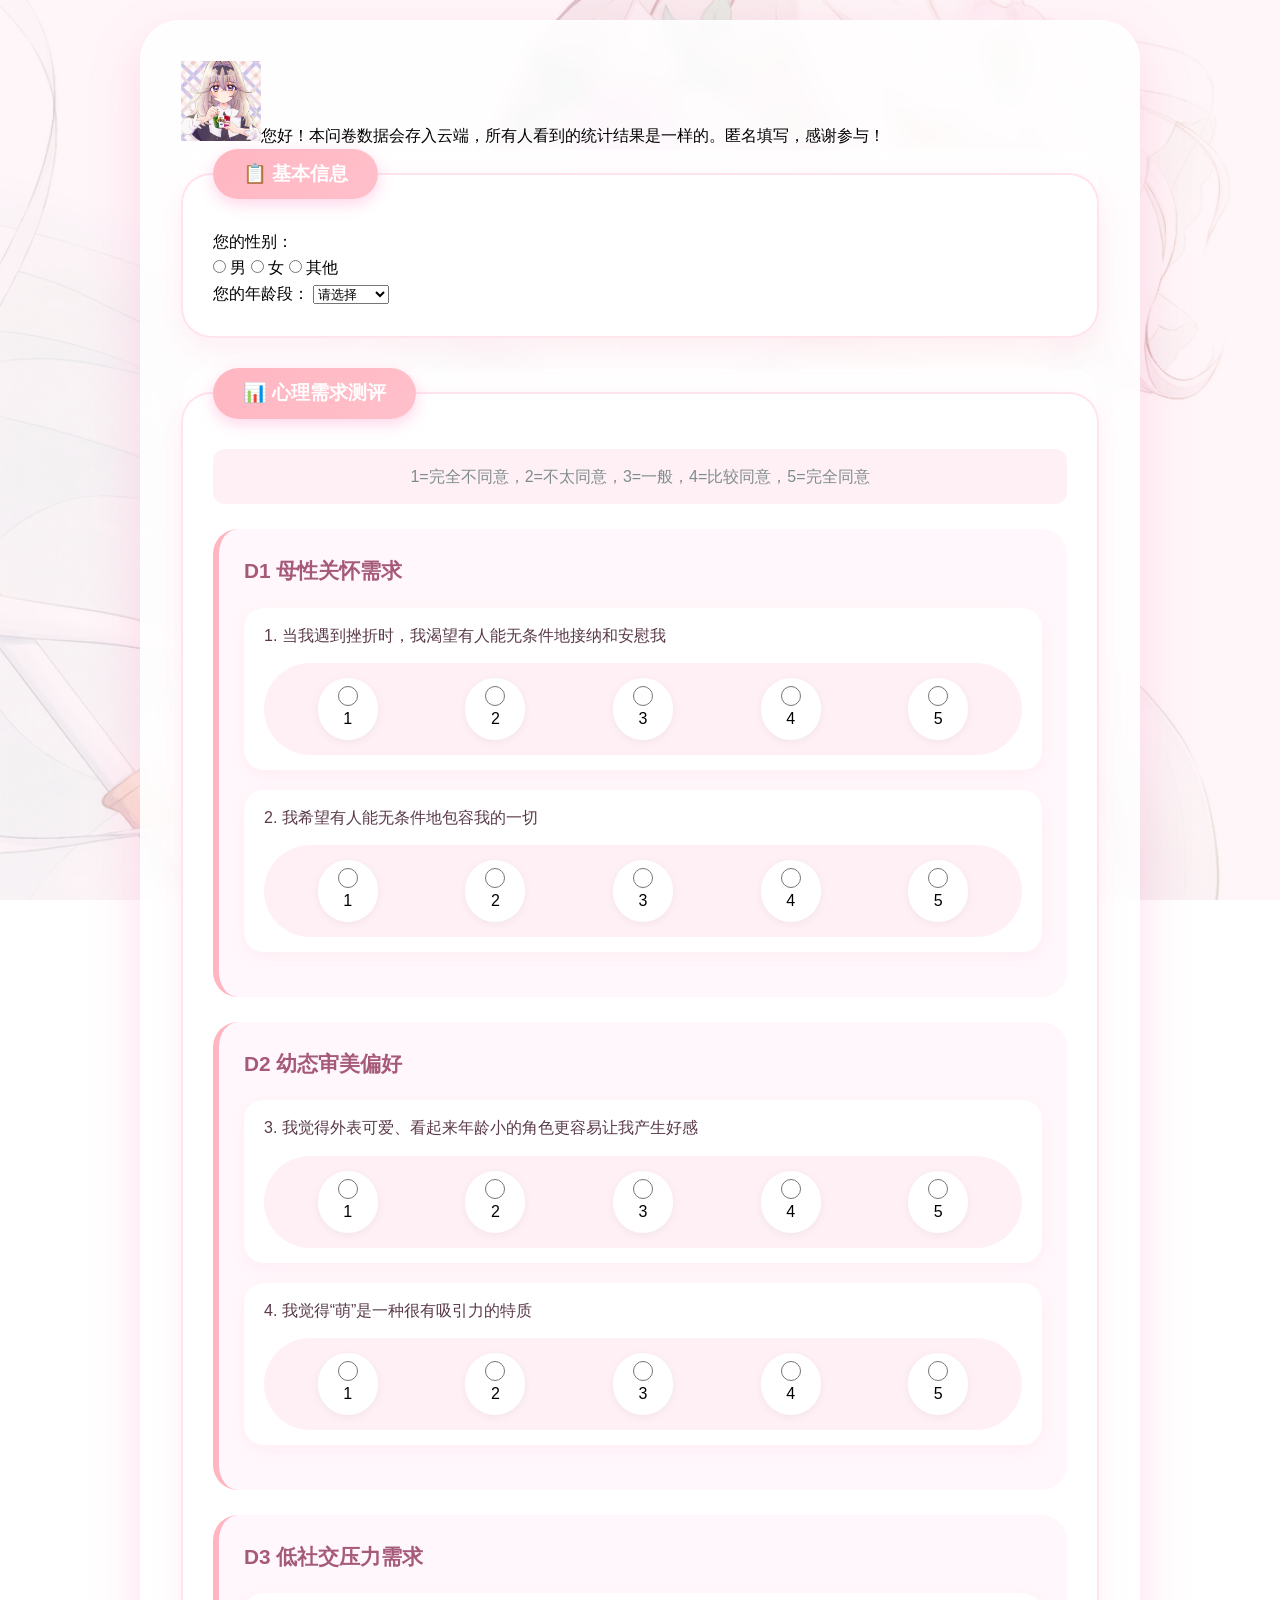
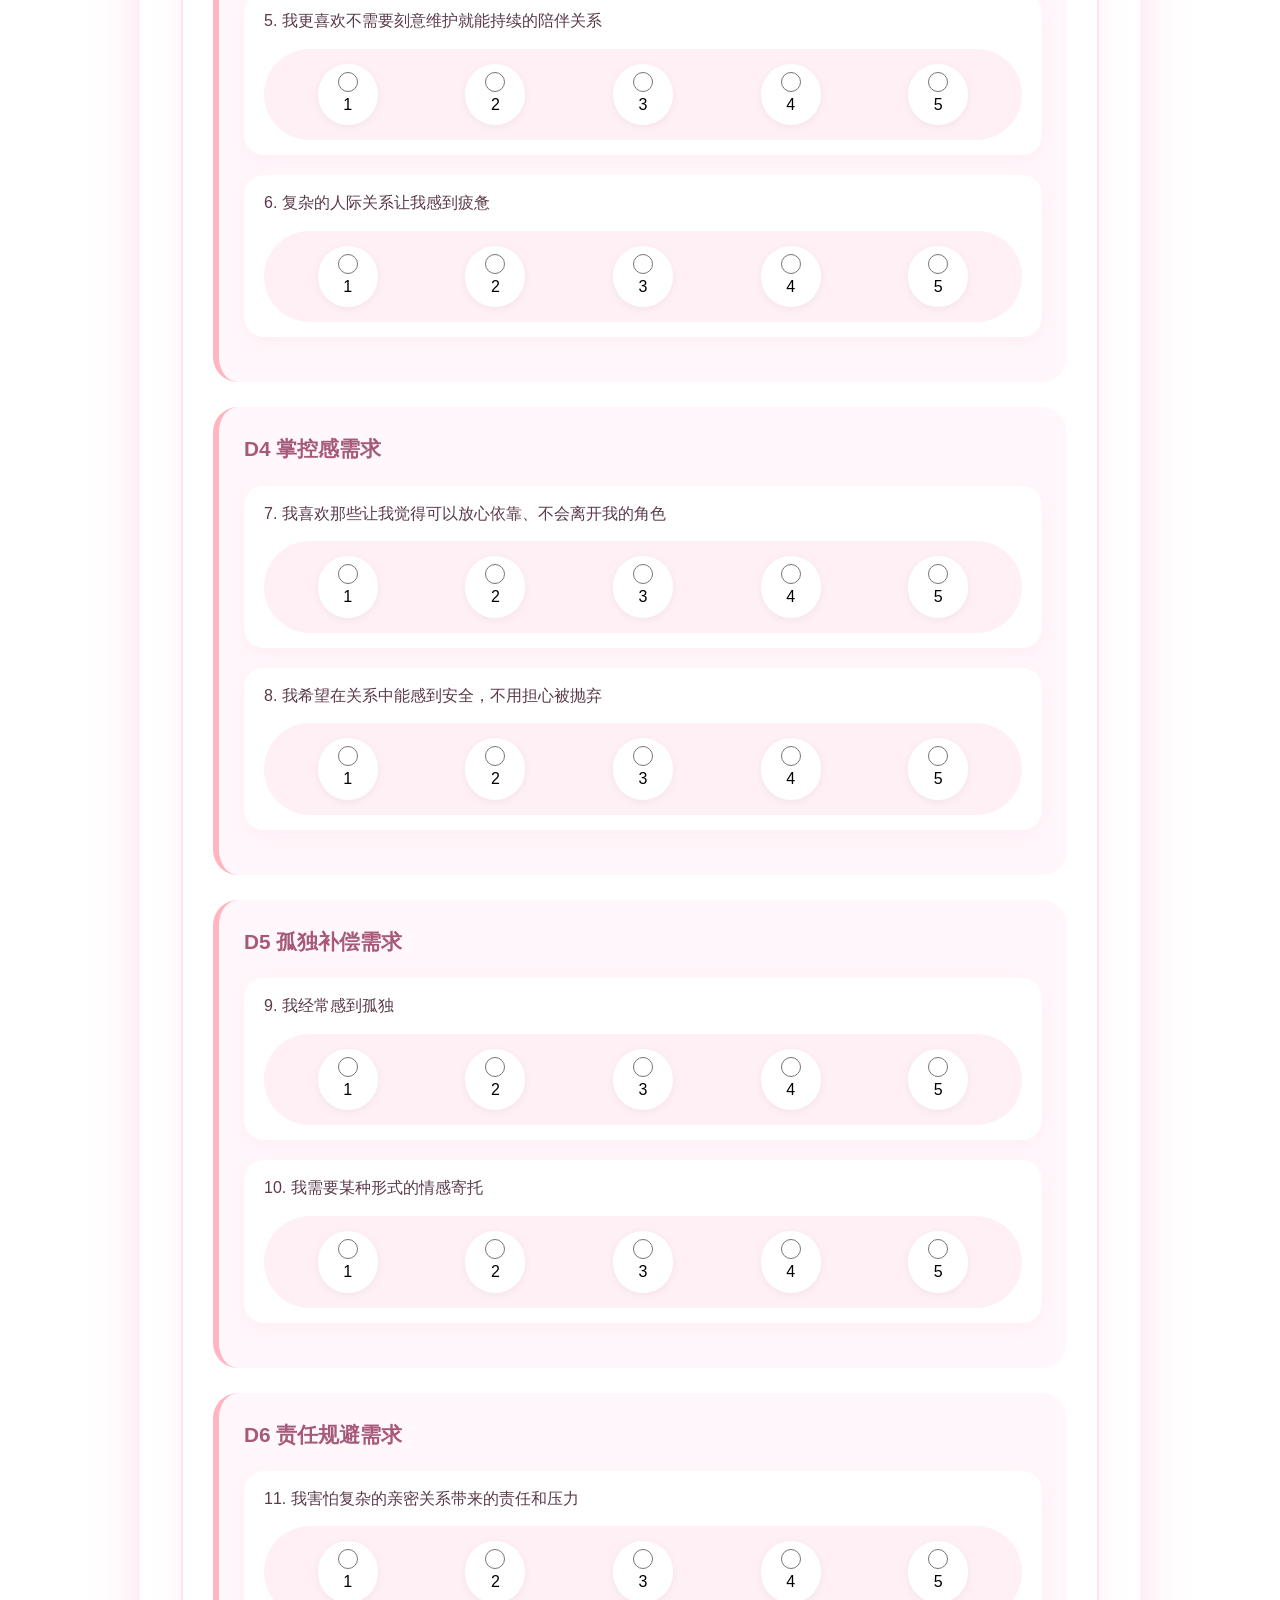
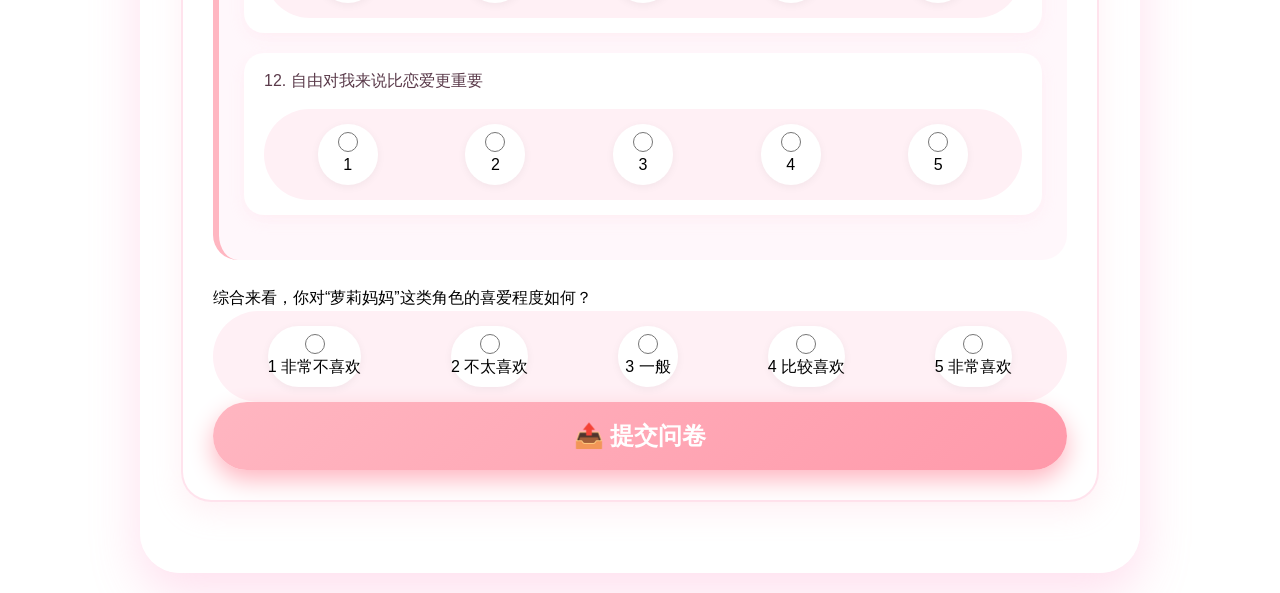
==== index.html @ 63b9e0ff "Add files via upload" ====
<!DOCTYPE html>
<html lang="zh-CN">
<head>
    <meta charset="UTF-8">
    <meta name="viewport" content="width=device-width, initial-scale=1.0">
    <title>二次元审美调查 · 问卷</title>
    <link rel="stylesheet" href="style.css">
</head>
<body>
    <div class="container">
	    <header>
    <!-- 加个小头像装饰 -->
    <img src="images/icon.png" alt="萝莉妈妈" style="width: 80px; height: 80px
            <h1>🎯 二次元审美与心理需求调查</h1>
            <p class="description">您好！本问卷数据会存入云端，所有人看到的统计结果是一样的。匿名填写，感谢参与！</p>
        </header>

        <form id="surveyForm">
            <!-- 基本信息 -->
            <fieldset>
                <legend>📋 基本信息</legend>
                <div class="form-group">
                    <label>您的性别：</label>
                    <div class="radio-group">
                        <label><input type="radio" name="gender" value="male" required> 男</label>
                        <label><input type="radio" name="gender" value="female" required> 女</label>
                        <label><input type="radio" name="gender" value="other" required> 其他</label>
                    </div>
                </div>

                <div class="form-group">
                    <label>您的年龄段：</label>
                    <select name="age" required>
                        <option value="">请选择</option>
                        <option value="under18">18岁以下</option>
                        <option value="18-22">18-22岁</option>
                        <option value="23-28">23-28岁</option>
                        <option value="29-35">29-35岁</option>
                        <option value="over35">35岁以上</option>
                    </select>
                </div>
            </fieldset>

            <!-- 量表题 -->
            <fieldset>
                <legend>📊 心理需求测评</legend>
                <p class="scale-desc">1=完全不同意，2=不太同意，3=一般，4=比较同意，5=完全同意</p>

                <!-- D1 母性关怀 -->
                <div class="dimension">
                    <h3>D1 母性关怀需求</h3>
                    <div class="question">
                        <p>1. 当我遇到挫折时，我渴望有人能无条件地接纳和安慰我</p>
                        <div class="scale">
                            <label><input type="radio" name="q1" value="1" required> 1</label>
                            <label><input type="radio" name="q1" value="2"> 2</label>
                            <label><input type="radio" name="q1" value="3"> 3</label>
                            <label><input type="radio" name="q1" value="4"> 4</label>
                            <label><input type="radio" name="q1" value="5"> 5</label>
                        </div>
                    </div>
                    <div class="question">
                        <p>2. 我希望有人能无条件地包容我的一切</p>
                        <div class="scale">
                            <label><input type="radio" name="q2" value="1" required> 1</label>
                            <label><input type="radio" name="q2" value="2"> 2</label>
                            <label><input type="radio" name="q2" value="3"> 3</label>
                            <label><input type="radio" name="q2" value="4"> 4</label>
                            <label><input type="radio" name="q2" value="5"> 5</label>
                        </div>
                    </div>
                </div>

                <!-- D2 幼态审美 -->
                <div class="dimension">
                    <h3>D2 幼态审美偏好</h3>
                    <div class="question">
                        <p>3. 我觉得外表可爱、看起来年龄小的角色更容易让我产生好感</p>
                        <div class="scale">
                            <label><input type="radio" name="q3" value="1" required> 1</label>
                            <label><input type="radio" name="q3" value="2"> 2</label>
                            <label><input type="radio" name="q3" value="3"> 3</label>
                            <label><input type="radio" name="q3" value="4"> 4</label>
                            <label><input type="radio" name="q3" value="5"> 5</label>
                        </div>
                    </div>
                    <div class="question">
                        <p>4. 我觉得“萌”是一种很有吸引力的特质</p>
                        <div class="scale">
                            <label><input type="radio" name="q4" value="1" required> 1</label>
                            <label><input type="radio" name="q4" value="2"> 2</label>
                            <label><input type="radio" name="q4" value="3"> 3</label>
                            <label><input type="radio" name="q4" value="4"> 4</label>
                            <label><input type="radio" name="q4" value="5"> 5</label>
                        </div>
                    </div>
                </div>

                <!-- D3 低社交压力 -->
                <div class="dimension">
                    <h3>D3 低社交压力需求</h3>
                    <div class="question">
                        <p>5. 我更喜欢不需要刻意维护就能持续的陪伴关系</p>
                        <div class="scale">
                            <label><input type="radio" name="q5" value="1" required> 1</label>
                            <label><input type="radio" name="q5" value="2"> 2</label>
                            <label><input type="radio" name="q5" value="3"> 3</label>
                            <label><input type="radio" name="q5" value="4"> 4</label>
                            <label><input type="radio" name="q5" value="5"> 5</label>
                        </div>
                    </div>
                    <div class="question">
                        <p>6. 复杂的人际关系让我感到疲惫</p>
                        <div class="scale">
                            <label><input type="radio" name="q6" value="1" required> 1</label>
                            <label><input type="radio" name="q6" value="2"> 2</label>
                            <label><input type="radio" name="q6" value="3"> 3</label>
                            <label><input type="radio" name="q6" value="4"> 4</label>
                            <label><input type="radio" name="q6" value="5"> 5</label>
                        </div>
                    </div>
                </div>

                <!-- D4 掌控感 -->
                <div class="dimension">
                    <h3>D4 掌控感需求</h3>
                    <div class="question">
                        <p>7. 我喜欢那些让我觉得可以放心依靠、不会离开我的角色</p>
                        <div class="scale">
                            <label><input type="radio" name="q7" value="1" required> 1</label>
                            <label><input type="radio" name="q7" value="2"> 2</label>
                            <label><input type="radio" name="q7" value="3"> 3</label>
                            <label><input type="radio" name="q7" value="4"> 4</label>
                            <label><input type="radio" name="q7" value="5"> 5</label>
                        </div>
                    </div>
                    <div class="question">
                        <p>8. 我希望在关系中能感到安全，不用担心被抛弃</p>
                        <div class="scale">
                            <label><input type="radio" name="q8" value="1" required> 1</label>
                            <label><input type="radio" name="q8" value="2"> 2</label>
                            <label><input type="radio" name="q8" value="3"> 3</label>
                            <label><input type="radio" name="q8" value="4"> 4</label>
                            <label><input type="radio" name="q8" value="5"> 5</label>
                        </div>
                    </div>
                </div>

                <!-- D5 孤独补偿 -->
                <div class="dimension">
                    <h3>D5 孤独补偿需求</h3>
                    <div class="question">
                        <p>9. 我经常感到孤独</p>
                        <div class="scale">
                            <label><input type="radio" name="q9" value="1" required> 1</label>
                            <label><input type="radio" name="q9" value="2"> 2</label>
                            <label><input type="radio" name="q9" value="3"> 3</label>
                            <label><input type="radio" name="q9" value="4"> 4</label>
                            <label><input type="radio" name="q9" value="5"> 5</label>
                        </div>
                    </div>
                    <div class="question">
                        <p>10. 我需要某种形式的情感寄托</p>
                        <div class="scale">
                            <label><input type="radio" name="q10" value="1" required> 1</label>
                            <label><input type="radio" name="q10" value="2"> 2</label>
                            <label><input type="radio" name="q10" value="3"> 3</label>
                            <label><input type="radio" name="q10" value="4"> 4</label>
                            <label><input type="radio" name="q10" value="5"> 5</label>
                        </div>
                    </div>
                </div>

                <!-- D6 责任规避 -->
                <div class="dimension">
                    <h3>D6 责任规避需求</h3>
                    <div class="question">
                        <p>11. 我害怕复杂的亲密关系带来的责任和压力</p>
                        <div class="scale">
                            <label><input type="radio" name="q11" value="1" required> 1</label>
                            <label><input type="radio" name="q11" value="2"> 2</label>
                            <label><input type="radio" name="q11" value="3"> 3</label>
                            <label><input type="radio" name="q11" value="4"> 4</label>
                            <label><input type="radio" name="q11" value="5"> 5</label>
                        </div>
                    </div>
                    <div class="question">
                        <p>12. 自由对我来说比恋爱更重要</p>
                        <div class="scale">
                            <label><input type="radio" name="q12" value="1" required> 1</label>
                            <label><input type="radio" name="q12" value="2"> 2</label>
                            <label><input type="radio" name="q12" value="3"> 3</label>
                            <label><input type="radio" name="q12" value="4"> 4</label>
                            <label><input type="radio" name="q12" value="5"> 5</label>
                        </div>
                    </div>
                </div>

                <!-- 整体喜爱度 -->
                <div class="form-group">
                    <label>综合来看，你对“萝莉妈妈”这类角色的喜爱程度如何？</label>
                    <div class="scale">
                        <label><input type="radio" name="overall" value="1" required> 1 非常不喜欢</label>
                        <label><input type="radio" name="overall" value="2"> 2 不太喜欢</label>
                        <label><input type="radio" name="overall" value="3"> 3 一般</label>
                        <label><input type="radio" name="overall" value="4"> 4 比较喜欢</label>
                        <label><input type="radio" name="overall" value="5"> 5 非常喜欢</label>
                    </div>
                </div>

                <button type="submit" class="submit-btn">📤 提交问卷</button>
            </fieldset>
        </form>
    </div>

    <script src="script.js"></script>
</body>
</html>
---- style.css ----
/* ===== 美化版 style.css ===== */
* {
    margin: 0;
    padding: 0;
    box-sizing: border-box;
}

body {
    font-family: 'Microsoft YaHei', sans-serif;
    min-height: 100vh;
    padding: 20px;
    line-height: 1.6;
    /* 背景图设置 */
    background-image: url('images/bg.jpg');
    background-size: cover;
    background-position: center;
    background-attachment: fixed;
    position: relative;
}

/* 半透明遮罩层 */
body::before {
    content: '';
    position: fixed;
    top: 0;
    left: 0;
    right: 0;
    bottom: 0;
    background: rgba(255, 240, 245, 0.6);
    z-index: -1;
}

.container {
    max-width: 1000px;
    margin: 0 auto;
    background: rgba(255, 255, 255, 0.85);
    backdrop-filter: blur(10px);
    border-radius: 40px;
    box-shadow: 0 20px 50px rgba(255, 150, 200, 0.3);
    padding: 40px;
    border: 1px solid rgba(255, 255, 255, 0.5);
}

/* 标题动画 */
@keyframes titleGlow {
    0% { background-position: 0% 50%; }
    50% { background-position: 100% 50%; }
    100% { background-position: 0% 50%; }
}

h1 {
    font-size: 2.5em;
    margin-bottom: 10px;
    background: linear-gradient(135deg, #ff9a9e, #fad0c4, #fad0c4, #ff9a9e);
    background-size: 300% 300%;
    -webkit-background-clip: text;
    -webkit-text-fill-color: transparent;
    animation: titleGlow 6s ease infinite;
}

.description {
    color: #a65a7a;
    font-size: 1.1em;
}

/* 卡片区域 */
fieldset {
    border: 2px solid rgba(255, 200, 220, 0.5);
    border-radius: 30px;
    padding: 30px;
    margin-bottom: 30px;
    background: rgba(255, 255, 255, 0.7);
    backdrop-filter: blur(5px);
    box-shadow: 0 10px 30px rgba(255, 180, 200, 0.2);
    transition: transform 0.3s, box-shadow 0.3s;
}

fieldset:hover {
    transform: translateY(-5px);
    box-shadow: 0 20px 40px rgba(255, 150, 200, 0.3);
    border-color: #ffb6c1;
}

legend {
    background: linear-gradient(135deg, #ffb6c1, #ffc0cb);
    color: white;
    padding: 10px 30px;
    border-radius: 50px;
    font-weight: bold;
    font-size: 1.2em;
    box-shadow: 0 5px 15px rgba(255, 150, 200, 0.4);
}

/* 维度卡片 */
.dimension {
    background: rgba(255, 245, 250, 0.8);
    padding: 25px;
    border-radius: 25px;
    margin-bottom: 25px;
    border-left: 6px solid #ffb6c1;
    transition: all 0.3s;
}

.dimension:hover {
    background: rgba(255, 230, 240, 0.9);
    border-left-width: 10px;
}

.dimension h3 {
    color: #a65a7a;
    margin-bottom: 20px;
    font-size: 1.3em;
}

/* 题目卡片 */
.question {
    margin-bottom: 20px;
    padding: 15px 20px;
    background: white;
    border-radius: 20px;
    box-shadow: 0 5px 15px rgba(255, 200, 220, 0.2);
    transition: all 0.2s;
}

.question:hover {
    transform: scale(1.02);
    box-shadow: 0 8px 25px rgba(255, 150, 200, 0.3);
}

.question p {
    color: #5a3a4a;
    font-weight: 500;
    margin-bottom: 15px;
}

/* 选项按钮 */
.scale {
    display: flex;
    gap: 10px;
    justify-content: space-around;
    flex-wrap: wrap;
    background: #fff0f5;
    padding: 15px;
    border-radius: 60px;
}

.scale label {
    display: flex;
    flex-direction: column;
    align-items: center;
    cursor: pointer;
    min-width: 60px;
    padding: 8px 0;
    border-radius: 40px;
    background: white;
    box-shadow: 0 2px 8px rgba(0,0,0,0.05);
    transition: all 0.2s;
}

.scale label:hover {
    transform: translateY(-5px);
    background: #ffe4ec;
    box-shadow: 0 8px 15px #ffb6c1;
}

.scale input[type="radio"] {
    width: 20px;
    height: 20px;
    accent-color: #ff99aa;
}

.scale-desc {
    text-align: center;
    color: #7f8c8d;
    margin-bottom: 25px;
    background: #fff0f5;
    padding: 15px;
    border-radius: 12px;
}

/* 提交按钮 */
.submit-btn {
    width: 100%;
    padding: 18px;
    background: linear-gradient(135deg, #ffb6c1, #ff99aa);
    color: white;
    border: none;
    border-radius: 60px;
    font-size: 1.5em;
    font-weight: bold;
    cursor: pointer;
    transition: all 0.3s;
    box-shadow: 0 10px 25px #ffb6c1;
}

.submit-btn:hover {
    transform: scale(1.05) translateY(-3px);
    box-shadow: 0 20px 35px #ff99aa;
}

.submit-btn:active {
    transform: scale(0.95);
}

/* 结果页卡片 */
.stats-container {
    background: white;
    border-radius: 15px;
    padding: 25px;
    margin-bottom: 30px;
}

.loading-spinner {
    border: 6px solid #ffe4ec;
    border-top: 6px solid #ff99aa;
    border-radius: 50%;
    width: 60px;
    height: 60px;
    animation: spin 1s linear infinite;
}

@keyframes spin {
    0% { transform: rotate(0deg); }
    100% { transform: rotate(360deg); }
}

/* 响应式 */
@media (max-width: 768px) {
    .container { padding: 20px; }
    h1 { font-size: 1.8em; }
    .scale label { min-width: 45px; }
}
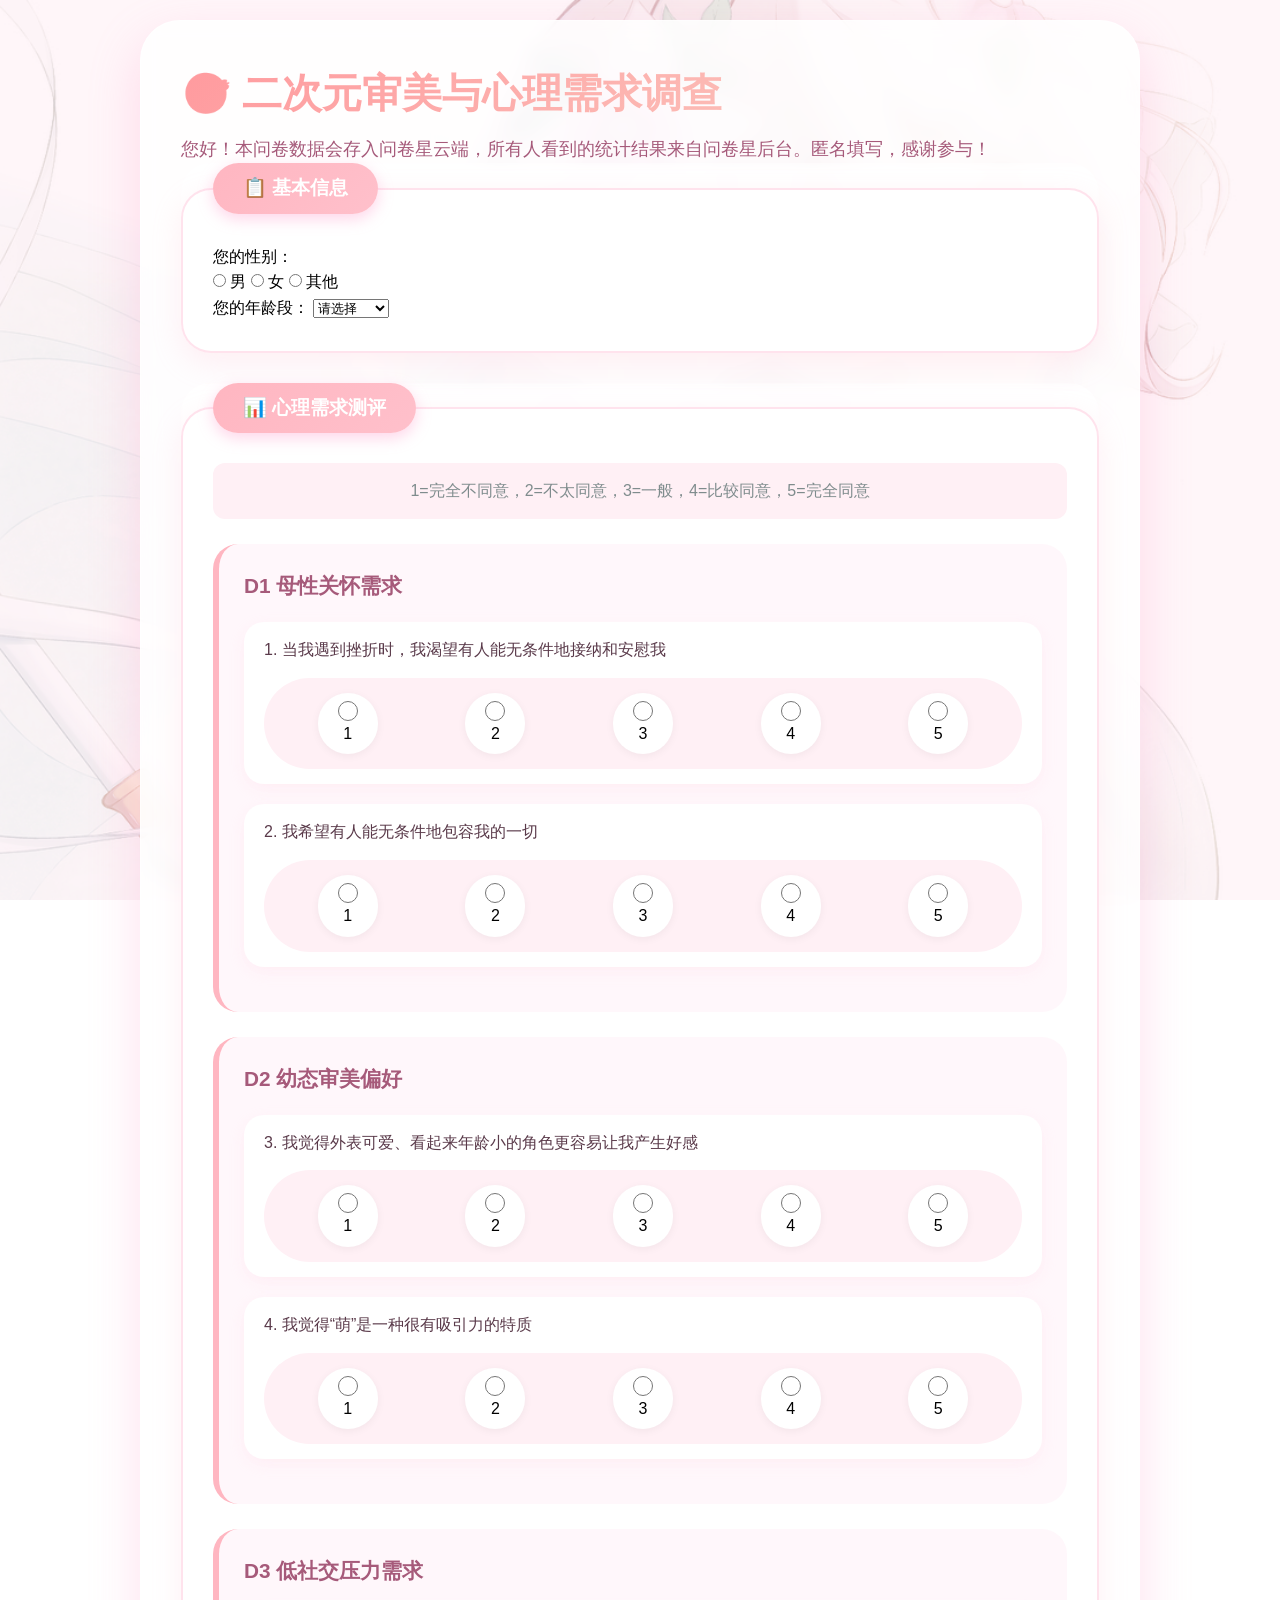
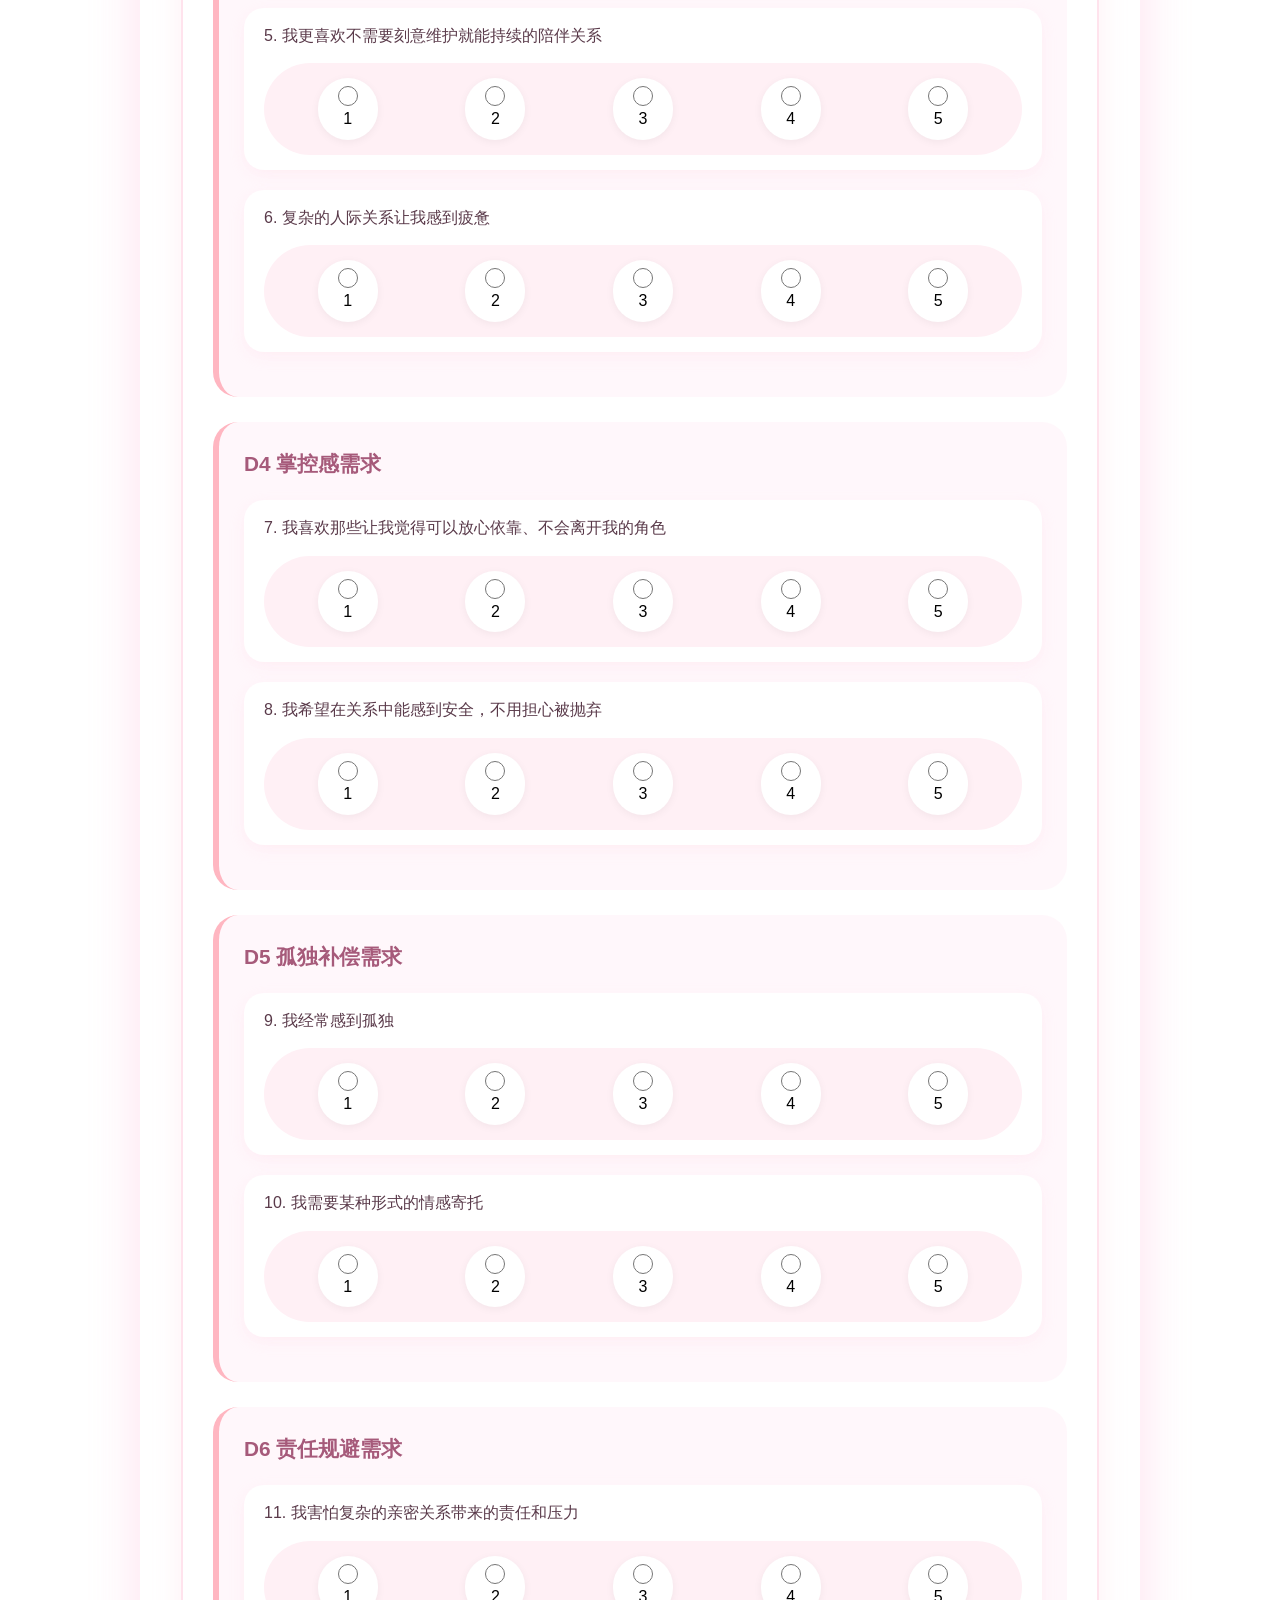
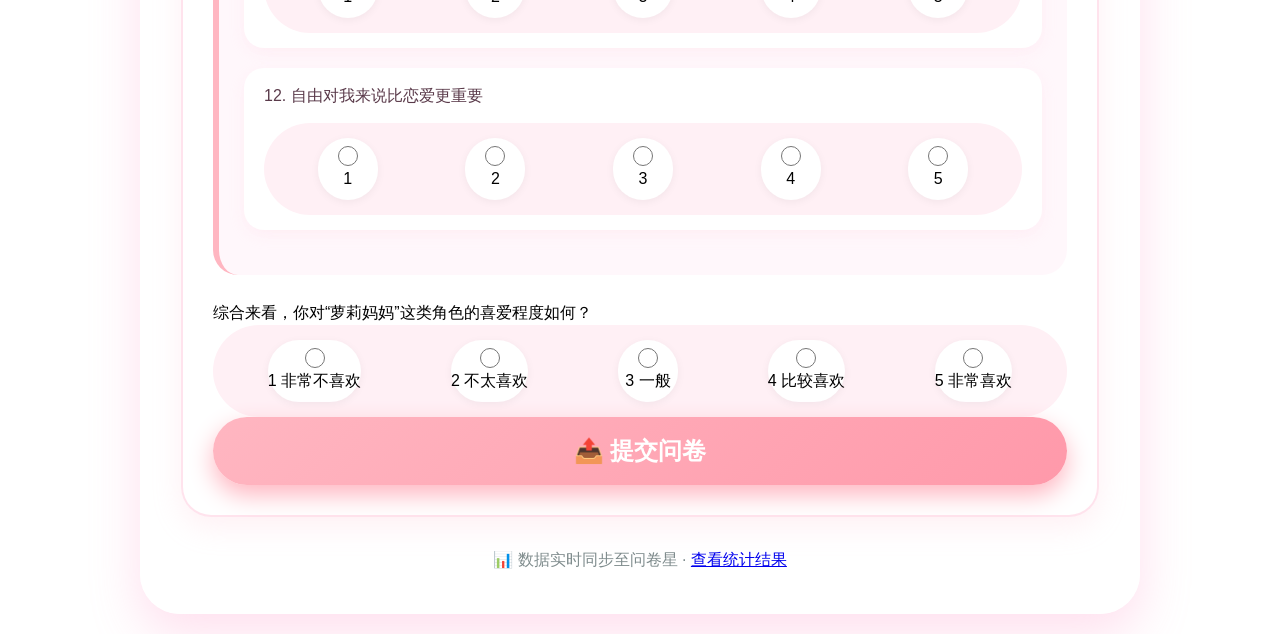
==== commit 6267f0fd: "update to wjx version" ====
--- a/index.html
+++ b/index.html
@@ -8,11 +8,9 @@
 </head>
 <body>
     <div class="container">
-	    <header>
-    <!-- 加个小头像装饰 -->
-    <img src="images/icon.png" alt="萝莉妈妈" style="width: 80px; height: 80px
+        <header>
             <h1>🎯 二次元审美与心理需求调查</h1>
-            <p class="description">您好！本问卷数据会存入云端，所有人看到的统计结果是一样的。匿名填写，感谢参与！</p>
+            <p class="description">您好！本问卷数据会存入问卷星云端，所有人看到的统计结果来自问卷星后台。匿名填写，感谢参与！</p>
         </header>
 
         <form id="surveyForm">
@@ -32,11 +30,11 @@
                     <label>您的年龄段：</label>
                     <select name="age" required>
                         <option value="">请选择</option>
-                        <option value="under18">18岁以下</option>
+                        <option value="18岁以下">18岁以下</option>
                         <option value="18-22">18-22岁</option>
                         <option value="23-28">23-28岁</option>
                         <option value="29-35">29-35岁</option>
-                        <option value="over35">35岁以上</option>
+                        <option value="35岁以上">35岁以上</option>
                     </select>
                 </div>
             </fieldset>
@@ -211,6 +209,10 @@
                 <button type="submit" class="submit-btn">📤 提交问卷</button>
             </fieldset>
         </form>
+
+        <div style="text-align: center; margin-top: 20px; color: #7f8c8d;">
+            📊 数据实时同步至问卷星 · <a href="result.html" target="_blank">查看统计结果</a>
+        </div>
     </div>
 
     <script src="script.js"></script>
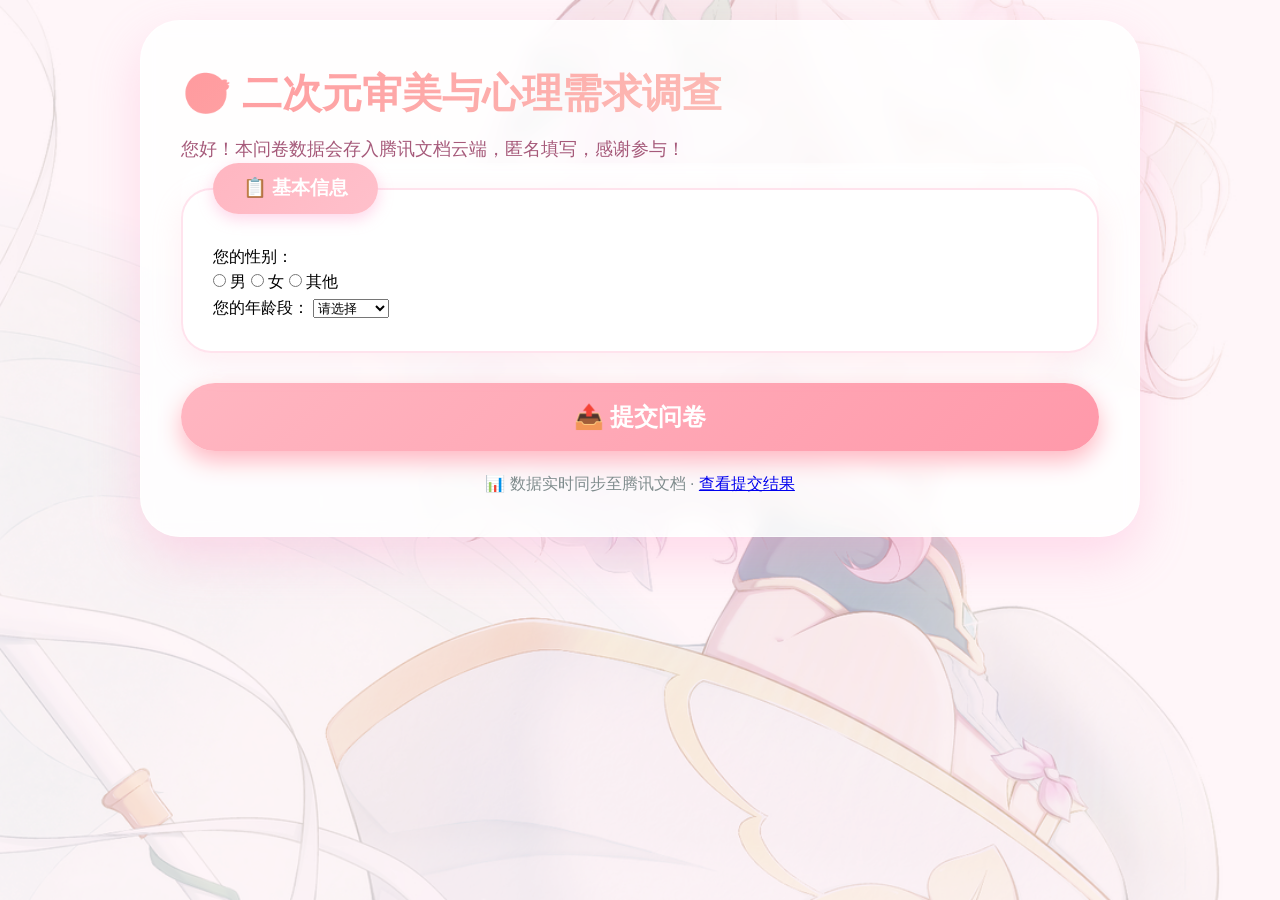
==== commit e83da773: "腾讯文档极简版" ====
--- a/index.html
+++ b/index.html
@@ -10,7 +10,7 @@
     <div class="container">
         <header>
             <h1>🎯 二次元审美与心理需求调查</h1>
-            <p class="description">您好！本问卷数据会存入问卷星云端，所有人看到的统计结果来自问卷星后台。匿名填写，感谢参与！</p>
+            <p class="description">您好！本问卷数据会存入腾讯文档云端，匿名填写，感谢参与！</p>
         </header>
 
         <form id="surveyForm">
@@ -39,179 +39,14 @@
                 </div>
             </fieldset>
 
-            <!-- 量表题 -->
-            <fieldset>
-                <legend>📊 心理需求测评</legend>
-                <p class="scale-desc">1=完全不同意，2=不太同意，3=一般，4=比较同意，5=完全同意</p>
+            <!-- 量表题（只保留题目，省略具体代码以节省空间，但你要保留你原来的全部15道题） -->
+            <!-- ... 你的15道题保持不变 ... -->
 
-                <!-- D1 母性关怀 -->
-                <div class="dimension">
-                    <h3>D1 母性关怀需求</h3>
-                    <div class="question">
-                        <p>1. 当我遇到挫折时，我渴望有人能无条件地接纳和安慰我</p>
-                        <div class="scale">
-                            <label><input type="radio" name="q1" value="1" required> 1</label>
-                            <label><input type="radio" name="q1" value="2"> 2</label>
-                            <label><input type="radio" name="q1" value="3"> 3</label>
-                            <label><input type="radio" name="q1" value="4"> 4</label>
-                            <label><input type="radio" name="q1" value="5"> 5</label>
-                        </div>
-                    </div>
-                    <div class="question">
-                        <p>2. 我希望有人能无条件地包容我的一切</p>
-                        <div class="scale">
-                            <label><input type="radio" name="q2" value="1" required> 1</label>
-                            <label><input type="radio" name="q2" value="2"> 2</label>
-                            <label><input type="radio" name="q2" value="3"> 3</label>
-                            <label><input type="radio" name="q2" value="4"> 4</label>
-                            <label><input type="radio" name="q2" value="5"> 5</label>
-                        </div>
-                    </div>
-                </div>
-
-                <!-- D2 幼态审美 -->
-                <div class="dimension">
-                    <h3>D2 幼态审美偏好</h3>
-                    <div class="question">
-                        <p>3. 我觉得外表可爱、看起来年龄小的角色更容易让我产生好感</p>
-                        <div class="scale">
-                            <label><input type="radio" name="q3" value="1" required> 1</label>
-                            <label><input type="radio" name="q3" value="2"> 2</label>
-                            <label><input type="radio" name="q3" value="3"> 3</label>
-                            <label><input type="radio" name="q3" value="4"> 4</label>
-                            <label><input type="radio" name="q3" value="5"> 5</label>
-                        </div>
-                    </div>
-                    <div class="question">
-                        <p>4. 我觉得“萌”是一种很有吸引力的特质</p>
-                        <div class="scale">
-                            <label><input type="radio" name="q4" value="1" required> 1</label>
-                            <label><input type="radio" name="q4" value="2"> 2</label>
-                            <label><input type="radio" name="q4" value="3"> 3</label>
-                            <label><input type="radio" name="q4" value="4"> 4</label>
-                            <label><input type="radio" name="q4" value="5"> 5</label>
-                        </div>
-                    </div>
-                </div>
-
-                <!-- D3 低社交压力 -->
-                <div class="dimension">
-                    <h3>D3 低社交压力需求</h3>
-                    <div class="question">
-                        <p>5. 我更喜欢不需要刻意维护就能持续的陪伴关系</p>
-                        <div class="scale">
-                            <label><input type="radio" name="q5" value="1" required> 1</label>
-                            <label><input type="radio" name="q5" value="2"> 2</label>
-                            <label><input type="radio" name="q5" value="3"> 3</label>
-                            <label><input type="radio" name="q5" value="4"> 4</label>
-                            <label><input type="radio" name="q5" value="5"> 5</label>
-                        </div>
-                    </div>
-                    <div class="question">
-                        <p>6. 复杂的人际关系让我感到疲惫</p>
-                        <div class="scale">
-                            <label><input type="radio" name="q6" value="1" required> 1</label>
-                            <label><input type="radio" name="q6" value="2"> 2</label>
-                            <label><input type="radio" name="q6" value="3"> 3</label>
-                            <label><input type="radio" name="q6" value="4"> 4</label>
-                            <label><input type="radio" name="q6" value="5"> 5</label>
-                        </div>
-                    </div>
-                </div>
-
-                <!-- D4 掌控感 -->
-                <div class="dimension">
-                    <h3>D4 掌控感需求</h3>
-                    <div class="question">
-                        <p>7. 我喜欢那些让我觉得可以放心依靠、不会离开我的角色</p>
-                        <div class="scale">
-                            <label><input type="radio" name="q7" value="1" required> 1</label>
-                            <label><input type="radio" name="q7" value="2"> 2</label>
-                            <label><input type="radio" name="q7" value="3"> 3</label>
-                            <label><input type="radio" name="q7" value="4"> 4</label>
-                            <label><input type="radio" name="q7" value="5"> 5</label>
-                        </div>
-                    </div>
-                    <div class="question">
-                        <p>8. 我希望在关系中能感到安全，不用担心被抛弃</p>
-                        <div class="scale">
-                            <label><input type="radio" name="q8" value="1" required> 1</label>
-                            <label><input type="radio" name="q8" value="2"> 2</label>
-                            <label><input type="radio" name="q8" value="3"> 3</label>
-                            <label><input type="radio" name="q8" value="4"> 4</label>
-                            <label><input type="radio" name="q8" value="5"> 5</label>
-                        </div>
-                    </div>
-                </div>
-
-                <!-- D5 孤独补偿 -->
-                <div class="dimension">
-                    <h3>D5 孤独补偿需求</h3>
-                    <div class="question">
-                        <p>9. 我经常感到孤独</p>
-                        <div class="scale">
-                            <label><input type="radio" name="q9" value="1" required> 1</label>
-                            <label><input type="radio" name="q9" value="2"> 2</label>
-                            <label><input type="radio" name="q9" value="3"> 3</label>
-                            <label><input type="radio" name="q9" value="4"> 4</label>
-                            <label><input type="radio" name="q9" value="5"> 5</label>
-                        </div>
-                    </div>
-                    <div class="question">
-                        <p>10. 我需要某种形式的情感寄托</p>
-                        <div class="scale">
-                            <label><input type="radio" name="q10" value="1" required> 1</label>
-                            <label><input type="radio" name="q10" value="2"> 2</label>
-                            <label><input type="radio" name="q10" value="3"> 3</label>
-                            <label><input type="radio" name="q10" value="4"> 4</label>
-                            <label><input type="radio" name="q10" value="5"> 5</label>
-                        </div>
-                    </div>
-                </div>
-
-                <!-- D6 责任规避 -->
-                <div class="dimension">
-                    <h3>D6 责任规避需求</h3>
-                    <div class="question">
-                        <p>11. 我害怕复杂的亲密关系带来的责任和压力</p>
-                        <div class="scale">
-                            <label><input type="radio" name="q11" value="1" required> 1</label>
-                            <label><input type="radio" name="q11" value="2"> 2</label>
-                            <label><input type="radio" name="q11" value="3"> 3</label>
-                            <label><input type="radio" name="q11" value="4"> 4</label>
-                            <label><input type="radio" name="q11" value="5"> 5</label>
-                        </div>
-                    </div>
-                    <div class="question">
-                        <p>12. 自由对我来说比恋爱更重要</p>
-                        <div class="scale">
-                            <label><input type="radio" name="q12" value="1" required> 1</label>
-                            <label><input type="radio" name="q12" value="2"> 2</label>
-                            <label><input type="radio" name="q12" value="3"> 3</label>
-                            <label><input type="radio" name="q12" value="4"> 4</label>
-                            <label><input type="radio" name="q12" value="5"> 5</label>
-                        </div>
-                    </div>
-                </div>
-
-                <!-- 整体喜爱度 -->
-                <div class="form-group">
-                    <label>综合来看，你对“萝莉妈妈”这类角色的喜爱程度如何？</label>
-                    <div class="scale">
-                        <label><input type="radio" name="overall" value="1" required> 1 非常不喜欢</label>
-                        <label><input type="radio" name="overall" value="2"> 2 不太喜欢</label>
-                        <label><input type="radio" name="overall" value="3"> 3 一般</label>
-                        <label><input type="radio" name="overall" value="4"> 4 比较喜欢</label>
-                        <label><input type="radio" name="overall" value="5"> 5 非常喜欢</label>
-                    </div>
-                </div>
-
-                <button type="submit" class="submit-btn">📤 提交问卷</button>
-            </fieldset>
+            <button type="submit" class="submit-btn">📤 提交问卷</button>
         </form>
 
         <div style="text-align: center; margin-top: 20px; color: #7f8c8d;">
-            📊 数据实时同步至问卷星 · <a href="result.html" target="_blank">查看统计结果</a>
+            📊 数据实时同步至腾讯文档 · <a href="result.html" target="_blank">查看提交结果</a>
         </div>
     </div>
 
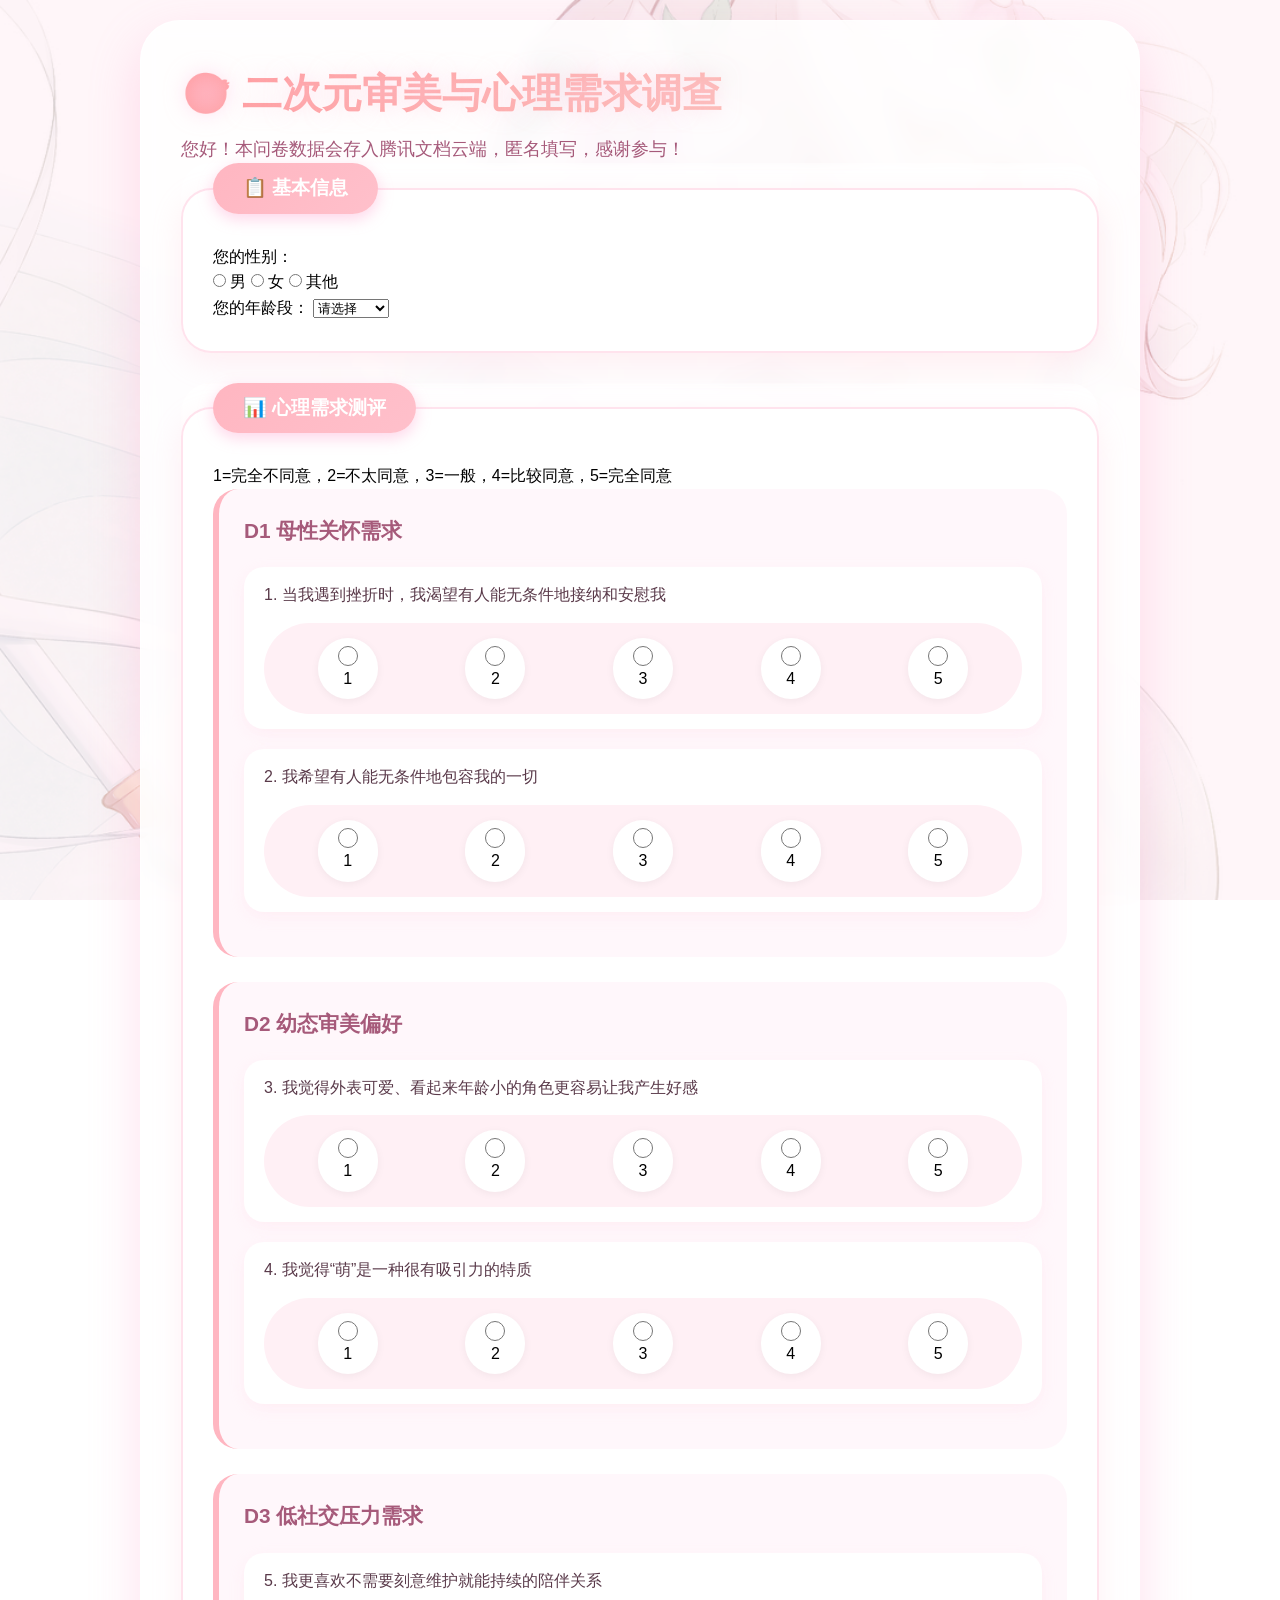
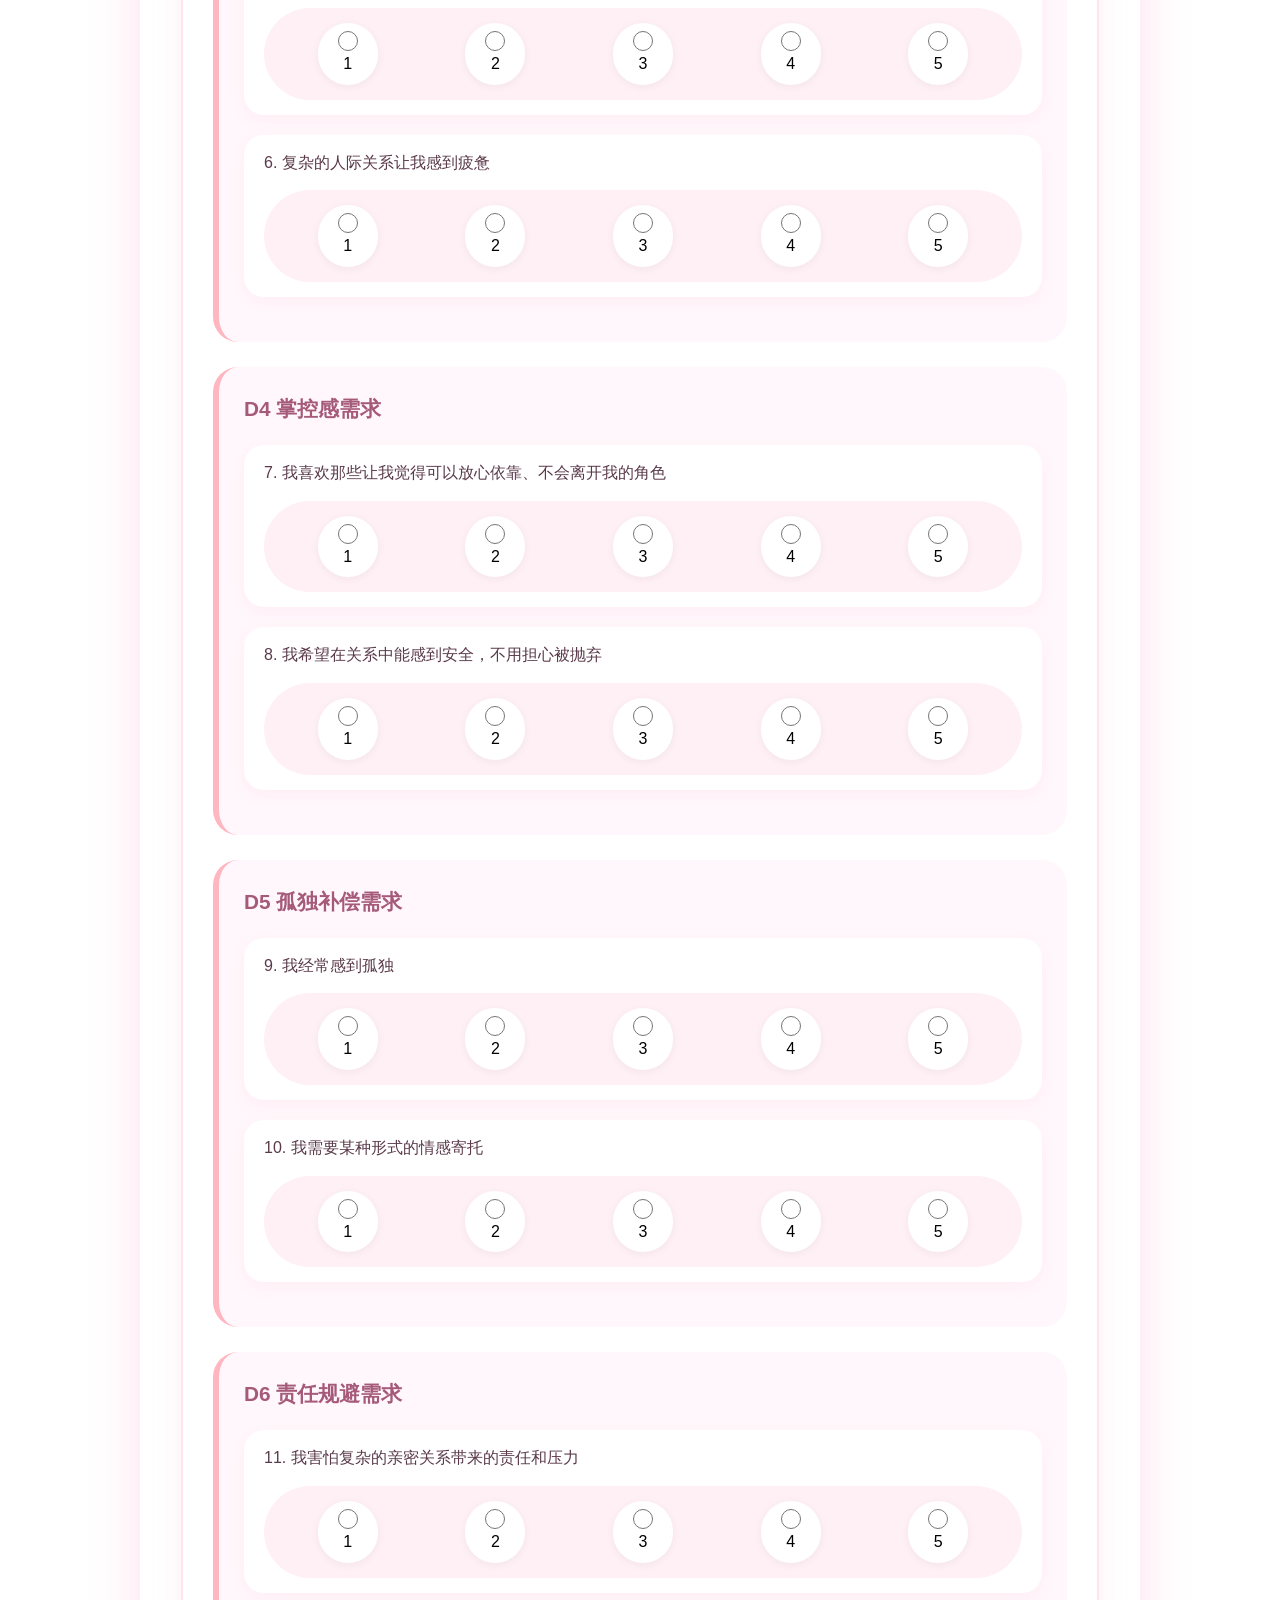
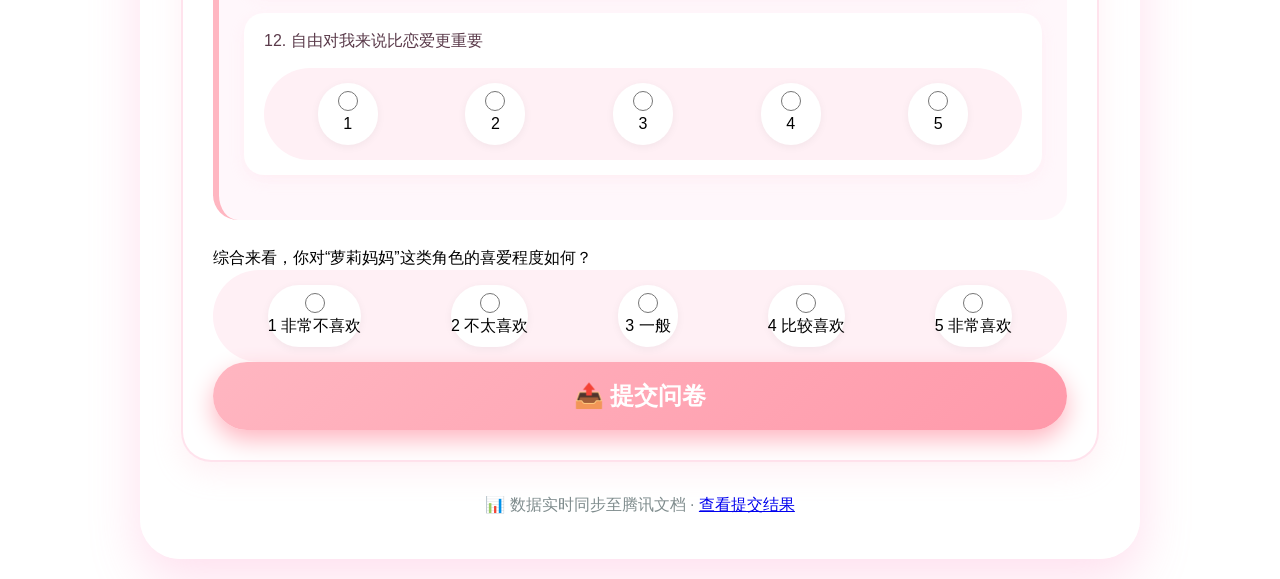
==== commit c1b52323: "Add files via upload" ====
--- a/index.html
+++ b/index.html
@@ -2,7 +2,7 @@
 <html lang="zh-CN">
 <head>
     <meta charset="UTF-8">
-    <meta name="viewport" content="width=device-width, initial-scale=1.0">
+    <meta name="viewport" content="width=device-width, initial-scale=1.0, maximum-scale=1.0, user-scalable=yes">
     <title>二次元审美调查 · 问卷</title>
     <link rel="stylesheet" href="style.css">
 </head>
@@ -17,12 +17,19 @@
             <!-- 基本信息 -->
             <fieldset>
                 <legend>📋 基本信息</legend>
+                
                 <div class="form-group">
                     <label>您的性别：</label>
                     <div class="radio-group">
-                        <label><input type="radio" name="gender" value="male" required> 男</label>
-                        <label><input type="radio" name="gender" value="female" required> 女</label>
-                        <label><input type="radio" name="gender" value="other" required> 其他</label>
+                        <label class="radio-label">
+                            <input type="radio" name="gender" value="male" required> 男
+                        </label>
+                        <label class="radio-label">
+                            <input type="radio" name="gender" value="female" required> 女
+                        </label>
+                        <label class="radio-label">
+                            <input type="radio" name="gender" value="other" required> 其他
+                        </label>
                     </div>
                 </div>
 
@@ -39,10 +46,186 @@
                 </div>
             </fieldset>
 
-            <!-- 量表题（只保留题目，省略具体代码以节省空间，但你要保留你原来的全部15道题） -->
-            <!-- ... 你的15道题保持不变 ... -->
-
-            <button type="submit" class="submit-btn">📤 提交问卷</button>
+            <!-- D1 母性关怀 -->
+            <fieldset>
+                <legend>📊 心理需求测评</legend>
+                <p class="scale-desc">1=完全不同意，2=不太同意，3=一般，4=比较同意，5=完全同意</p>
+                
+                <div class="dimension">
+                    <h3>D1 母性关怀需求</h3>
+                    
+                    <div class="question">
+                        <p>1. 当我遇到挫折时，我渴望有人能无条件地接纳和安慰我</p>
+                        <div class="scale">
+                            <label><input type="radio" name="q1" value="1" required> 1</label>
+                            <label><input type="radio" name="q1" value="2"> 2</label>
+                            <label><input type="radio" name="q1" value="3"> 3</label>
+                            <label><input type="radio" name="q1" value="4"> 4</label>
+                            <label><input type="radio" name="q1" value="5"> 5</label>
+                        </div>
+                    </div>
+                    
+                    <div class="question">
+                        <p>2. 我希望有人能无条件地包容我的一切</p>
+                        <div class="scale">
+                            <label><input type="radio" name="q2" value="1" required> 1</label>
+                            <label><input type="radio" name="q2" value="2"> 2</label>
+                            <label><input type="radio" name="q2" value="3"> 3</label>
+                            <label><input type="radio" name="q2" value="4"> 4</label>
+                            <label><input type="radio" name="q2" value="5"> 5</label>
+                        </div>
+                    </div>
+                </div>
+
+                <!-- D2 幼态审美 -->
+                <div class="dimension">
+                    <h3>D2 幼态审美偏好</h3>
+                    
+                    <div class="question">
+                        <p>3. 我觉得外表可爱、看起来年龄小的角色更容易让我产生好感</p>
+                        <div class="scale">
+                            <label><input type="radio" name="q3" value="1" required> 1</label>
+                            <label><input type="radio" name="q3" value="2"> 2</label>
+                            <label><input type="radio" name="q3" value="3"> 3</label>
+                            <label><input type="radio" name="q3" value="4"> 4</label>
+                            <label><input type="radio" name="q3" value="5"> 5</label>
+                        </div>
+                    </div>
+                    
+                    <div class="question">
+                        <p>4. 我觉得“萌”是一种很有吸引力的特质</p>
+                        <div class="scale">
+                            <label><input type="radio" name="q4" value="1" required> 1</label>
+                            <label><input type="radio" name="q4" value="2"> 2</label>
+                            <label><input type="radio" name="q4" value="3"> 3</label>
+                            <label><input type="radio" name="q4" value="4"> 4</label>
+                            <label><input type="radio" name="q4" value="5"> 5</label>
+                        </div>
+                    </div>
+                </div>
+
+                <!-- D3 低社交压力 -->
+                <div class="dimension">
+                    <h3>D3 低社交压力需求</h3>
+                    
+                    <div class="question">
+                        <p>5. 我更喜欢不需要刻意维护就能持续的陪伴关系</p>
+                        <div class="scale">
+                            <label><input type="radio" name="q5" value="1" required> 1</label>
+                            <label><input type="radio" name="q5" value="2"> 2</label>
+                            <label><input type="radio" name="q5" value="3"> 3</label>
+                            <label><input type="radio" name="q5" value="4"> 4</label>
+                            <label><input type="radio" name="q5" value="5"> 5</label>
+                        </div>
+                    </div>
+                    
+                    <div class="question">
+                        <p>6. 复杂的人际关系让我感到疲惫</p>
+                        <div class="scale">
+                            <label><input type="radio" name="q6" value="1" required> 1</label>
+                            <label><input type="radio" name="q6" value="2"> 2</label>
+                            <label><input type="radio" name="q6" value="3"> 3</label>
+                            <label><input type="radio" name="q6" value="4"> 4</label>
+                            <label><input type="radio" name="q6" value="5"> 5</label>
+                        </div>
+                    </div>
+                </div>
+
+                <!-- D4 掌控感 -->
+                <div class="dimension">
+                    <h3>D4 掌控感需求</h3>
+                    
+                    <div class="question">
+                        <p>7. 我喜欢那些让我觉得可以放心依靠、不会离开我的角色</p>
+                        <div class="scale">
+                            <label><input type="radio" name="q7" value="1" required> 1</label>
+                            <label><input type="radio" name="q7" value="2"> 2</label>
+                            <label><input type="radio" name="q7" value="3"> 3</label>
+                            <label><input type="radio" name="q7" value="4"> 4</label>
+                            <label><input type="radio" name="q7" value="5"> 5</label>
+                        </div>
+                    </div>
+                    
+                    <div class="question">
+                        <p>8. 我希望在关系中能感到安全，不用担心被抛弃</p>
+                        <div class="scale">
+                            <label><input type="radio" name="q8" value="1" required> 1</label>
+                            <label><input type="radio" name="q8" value="2"> 2</label>
+                            <label><input type="radio" name="q8" value="3"> 3</label>
+                            <label><input type="radio" name="q8" value="4"> 4</label>
+                            <label><input type="radio" name="q8" value="5"> 5</label>
+                        </div>
+                    </div>
+                </div>
+
+                <!-- D5 孤独补偿 -->
+                <div class="dimension">
+                    <h3>D5 孤独补偿需求</h3>
+                    
+                    <div class="question">
+                        <p>9. 我经常感到孤独</p>
+                        <div class="scale">
+                            <label><input type="radio" name="q9" value="1" required> 1</label>
+                            <label><input type="radio" name="q9" value="2"> 2</label>
+                            <label><input type="radio" name="q9" value="3"> 3</label>
+                            <label><input type="radio" name="q9" value="4"> 4</label>
+                            <label><input type="radio" name="q9" value="5"> 5</label>
+                        </div>
+                    </div>
+                    
+                    <div class="question">
+                        <p>10. 我需要某种形式的情感寄托</p>
+                        <div class="scale">
+                            <label><input type="radio" name="q10" value="1" required> 1</label>
+                            <label><input type="radio" name="q10" value="2"> 2</label>
+                            <label><input type="radio" name="q10" value="3"> 3</label>
+                            <label><input type="radio" name="q10" value="4"> 4</label>
+                            <label><input type="radio" name="q10" value="5"> 5</label>
+                        </div>
+                    </div>
+                </div>
+
+                <!-- D6 责任规避 -->
+                <div class="dimension">
+                    <h3>D6 责任规避需求</h3>
+                    
+                    <div class="question">
+                        <p>11. 我害怕复杂的亲密关系带来的责任和压力</p>
+                        <div class="scale">
+                            <label><input type="radio" name="q11" value="1" required> 1</label>
+                            <label><input type="radio" name="q11" value="2"> 2</label>
+                            <label><input type="radio" name="q11" value="3"> 3</label>
+                            <label><input type="radio" name="q11" value="4"> 4</label>
+                            <label><input type="radio" name="q11" value="5"> 5</label>
+                        </div>
+                    </div>
+                    
+                    <div class="question">
+                        <p>12. 自由对我来说比恋爱更重要</p>
+                        <div class="scale">
+                            <label><input type="radio" name="q12" value="1" required> 1</label>
+                            <label><input type="radio" name="q12" value="2"> 2</label>
+                            <label><input type="radio" name="q12" value="3"> 3</label>
+                            <label><input type="radio" name="q12" value="4"> 4</label>
+                            <label><input type="radio" name="q12" value="5"> 5</label>
+                        </div>
+                    </div>
+                </div>
+
+                <!-- 整体喜爱度 -->
+                <div class="form-group">
+                    <label>综合来看，你对“萝莉妈妈”这类角色的喜爱程度如何？</label>
+                    <div class="scale">
+                        <label><input type="radio" name="overall" value="1" required> 1 非常不喜欢</label>
+                        <label><input type="radio" name="overall" value="2"> 2 不太喜欢</label>
+                        <label><input type="radio" name="overall" value="3"> 3 一般</label>
+                        <label><input type="radio" name="overall" value="4"> 4 比较喜欢</label>
+                        <label><input type="radio" name="overall" value="5"> 5 非常喜欢</label>
+                    </div>
+                </div>
+
+                <button type="submit" class="submit-btn">📤 提交问卷</button>
+            </fieldset>
         </form>
 
         <div style="text-align: center; margin-top: 20px; color: #7f8c8d;">
--- a/style.css
+++ b/style.css
@@ -6,11 +6,11 @@
 }
 
 body {
-    font-family: 'Microsoft YaHei', sans-serif;
+    font-family: 'Microsoft YaHei', -apple-system, 'Helvetica Neue', sans-serif;
     min-height: 100vh;
     padding: 20px;
     line-height: 1.6;
-    /* 背景图设置 */
+    /* 背景图设置 — 把你下载的图片改名为 bg.jpg 放images文件夹 */
     background-image: url('images/bg.jpg');
     background-size: cover;
     background-position: center;
@@ -18,7 +18,7 @@
     position: relative;
 }
 
-/* 半透明遮罩层 */
+/* 半透明遮罩层，让文字更清晰 */
 body::before {
     content: '';
     position: fixed;
@@ -26,7 +26,7 @@
     left: 0;
     right: 0;
     bottom: 0;
-    background: rgba(255, 240, 245, 0.6);
+    background: rgba(255, 240, 245, 0.6); /* 柔粉色半透明 */
     z-index: -1;
 }
 
@@ -34,14 +34,14 @@
     max-width: 1000px;
     margin: 0 auto;
     background: rgba(255, 255, 255, 0.85);
-    backdrop-filter: blur(10px);
+    backdrop-filter: blur(10px); /* 毛玻璃效果 */
     border-radius: 40px;
     box-shadow: 0 20px 50px rgba(255, 150, 200, 0.3);
     padding: 40px;
     border: 1px solid rgba(255, 255, 255, 0.5);
 }
 
-/* 标题动画 */
+/* ===== 标题动画 ===== */
 @keyframes titleGlow {
     0% { background-position: 0% 50%; }
     50% { background-position: 100% 50%; }
@@ -56,6 +56,7 @@
     -webkit-background-clip: text;
     -webkit-text-fill-color: transparent;
     animation: titleGlow 6s ease infinite;
+    text-shadow: 0 0 20px rgba(255, 200, 220, 0.5);
 }
 
 .description {
@@ -63,7 +64,7 @@
     font-size: 1.1em;
 }
 
-/* 卡片区域 */
+/* ===== 卡片区域 ===== */
 fieldset {
     border: 2px solid rgba(255, 200, 220, 0.5);
     border-radius: 30px;
@@ -88,10 +89,11 @@
     border-radius: 50px;
     font-weight: bold;
     font-size: 1.2em;
+    border: none;
     box-shadow: 0 5px 15px rgba(255, 150, 200, 0.4);
 }
 
-/* 维度卡片 */
+/* ===== 维度卡片 ===== */
 .dimension {
     background: rgba(255, 245, 250, 0.8);
     padding: 25px;
@@ -110,9 +112,11 @@
     color: #a65a7a;
     margin-bottom: 20px;
     font-size: 1.3em;
-}
-
-/* 题目卡片 */
+    display: flex;
+    align-items: center;
+}
+
+/* ===== 题目卡片 ===== */
 .question {
     margin-bottom: 20px;
     padding: 15px 20px;
@@ -133,7 +137,7 @@
     margin-bottom: 15px;
 }
 
-/* 选项按钮 */
+/* ===== 选项按钮美化（电脑版）- 保持横排 ===== */
 .scale {
     display: flex;
     gap: 10px;
@@ -169,16 +173,7 @@
     accent-color: #ff99aa;
 }
 
-.scale-desc {
-    text-align: center;
-    color: #7f8c8d;
-    margin-bottom: 25px;
-    background: #fff0f5;
-    padding: 15px;
-    border-radius: 12px;
-}
-
-/* 提交按钮 */
+/* ===== 提交按钮 ===== */
 .submit-btn {
     width: 100%;
     padding: 18px;
@@ -202,14 +197,43 @@
     transform: scale(0.95);
 }
 
-/* 结果页卡片 */
+/* ===== 结果页卡片 ===== */
 .stats-container {
     background: white;
     border-radius: 15px;
     padding: 25px;
     margin-bottom: 30px;
-}
-
+    box-shadow: 0 5px 15px rgba(0,0,0,0.05);
+}
+
+.sample-info {
+    display: flex;
+    gap: 20px;
+    flex-wrap: wrap;
+    margin-bottom: 30px;
+    padding: 20px;
+    background: #f8f9fa;
+    border-radius: 12px;
+}
+
+.info-card {
+    flex: 1;
+    min-width: 150px;
+    text-align: center;
+    padding: 15px;
+    background: white;
+    border-radius: 10px;
+    box-shadow: 0 2px 5px rgba(0,0,0,0.05);
+}
+
+.info-card .number {
+    font-size: 2.5em;
+    font-weight: bold;
+    color: #3498db;
+    line-height: 1.2;
+}
+
+/* ===== 加载动画 ===== */
 .loading-spinner {
     border: 6px solid #ffe4ec;
     border-top: 6px solid #ff99aa;
@@ -224,9 +248,103 @@
     100% { transform: rotate(360deg); }
 }
 
-/* 响应式 */
-@media (max-width: 768px) {
-    .container { padding: 20px; }
-    h1 { font-size: 1.8em; }
-    .scale label { min-width: 45px; }
+/* ===== 🌟 手机端专用适配（不影响电脑版） ===== */
+@media screen and (max-width: 768px) {
+    .container {
+        padding: 15px;
+        max-width: 100%;
+    }
+    
+    h1 {
+        font-size: 1.8em;
+    }
+    
+    .description {
+        font-size: 0.95em;
+    }
+    
+    fieldset {
+        padding: 15px;
+    }
+    
+    legend {
+        font-size: 1em;
+        padding: 8px 20px;
+    }
+    
+    .dimension {
+        padding: 15px;
+    }
+    
+    .dimension h3 {
+        font-size: 1.1em;
+        margin-bottom: 15px;
+    }
+    
+    .question {
+        padding: 12px;
+    }
+    
+    .question p {
+        font-size: 0.95em;
+    }
+    
+    /* 手机版选项改为网格布局，便于触摸 */
+    .scale {
+        display: grid;
+        grid-template-columns: repeat(3, 1fr);
+        gap: 8px;
+        padding: 10px;
+        background: #fff0f5;
+        border-radius: 20px;
+    }
+    
+    .scale label {
+        min-width: auto;
+        padding: 10px 0;
+        font-size: 0.9em;
+    }
+    
+    /* 基本信息选项改为竖排 */
+    .radio-group {
+        flex-direction: column;
+        gap: 10px;
+    }
+    
+    .radio-group label {
+        font-size: 1em;
+        padding: 5px 0;
+    }
+    
+    select {
+        width: 100%;
+        padding: 12px;
+        font-size: 1em;
+    }
+    
+    .submit-btn {
+        padding: 15px;
+        font-size: 1.2em;
+    }
+    
+    /* 结果页调整 */
+    .info-card {
+        min-width: 100%;
+    }
+}
+
+/* 超小屏幕手机 */
+@media screen and (max-width: 480px) {
+    .scale {
+        grid-template-columns: repeat(2, 1fr);
+    }
+    
+    h1 {
+        font-size: 1.5em;
+    }
+    
+    .submit-btn {
+        font-size: 1.1em;
+        padding: 12px;
+    }
 }
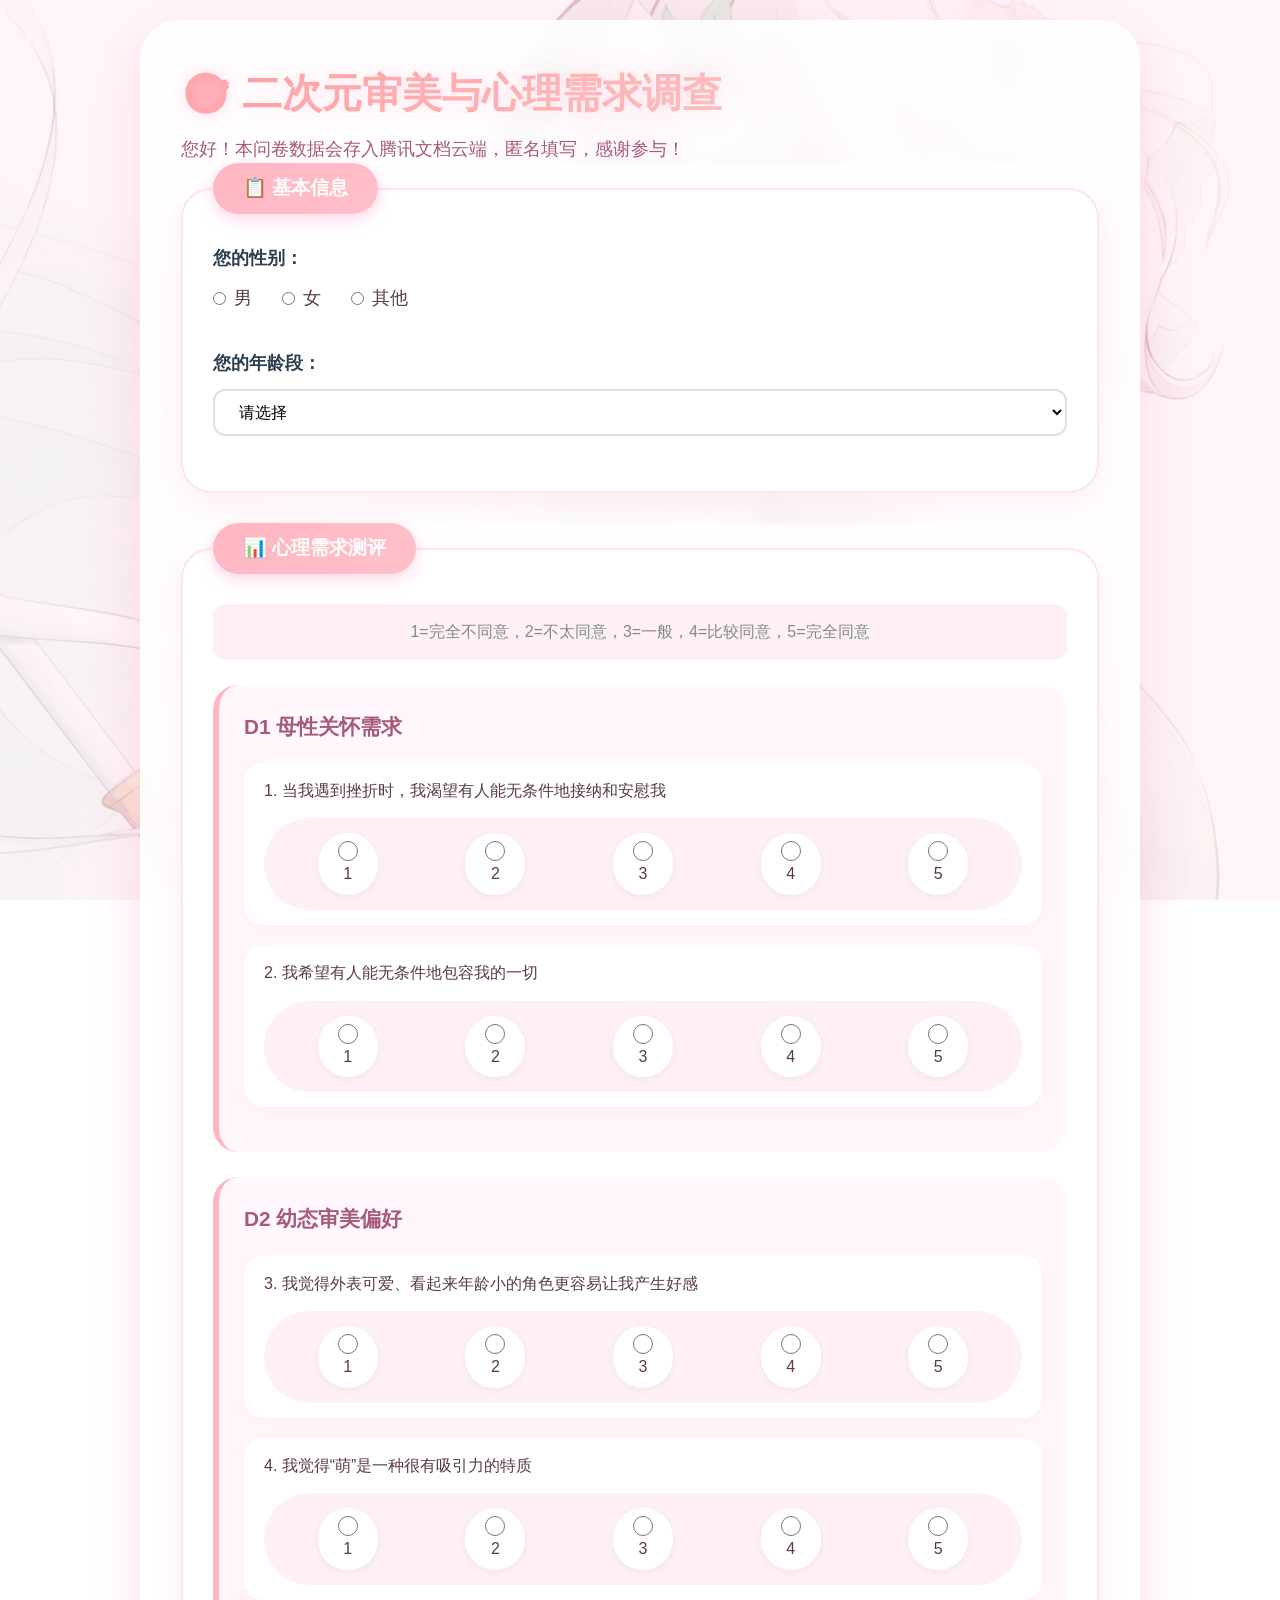
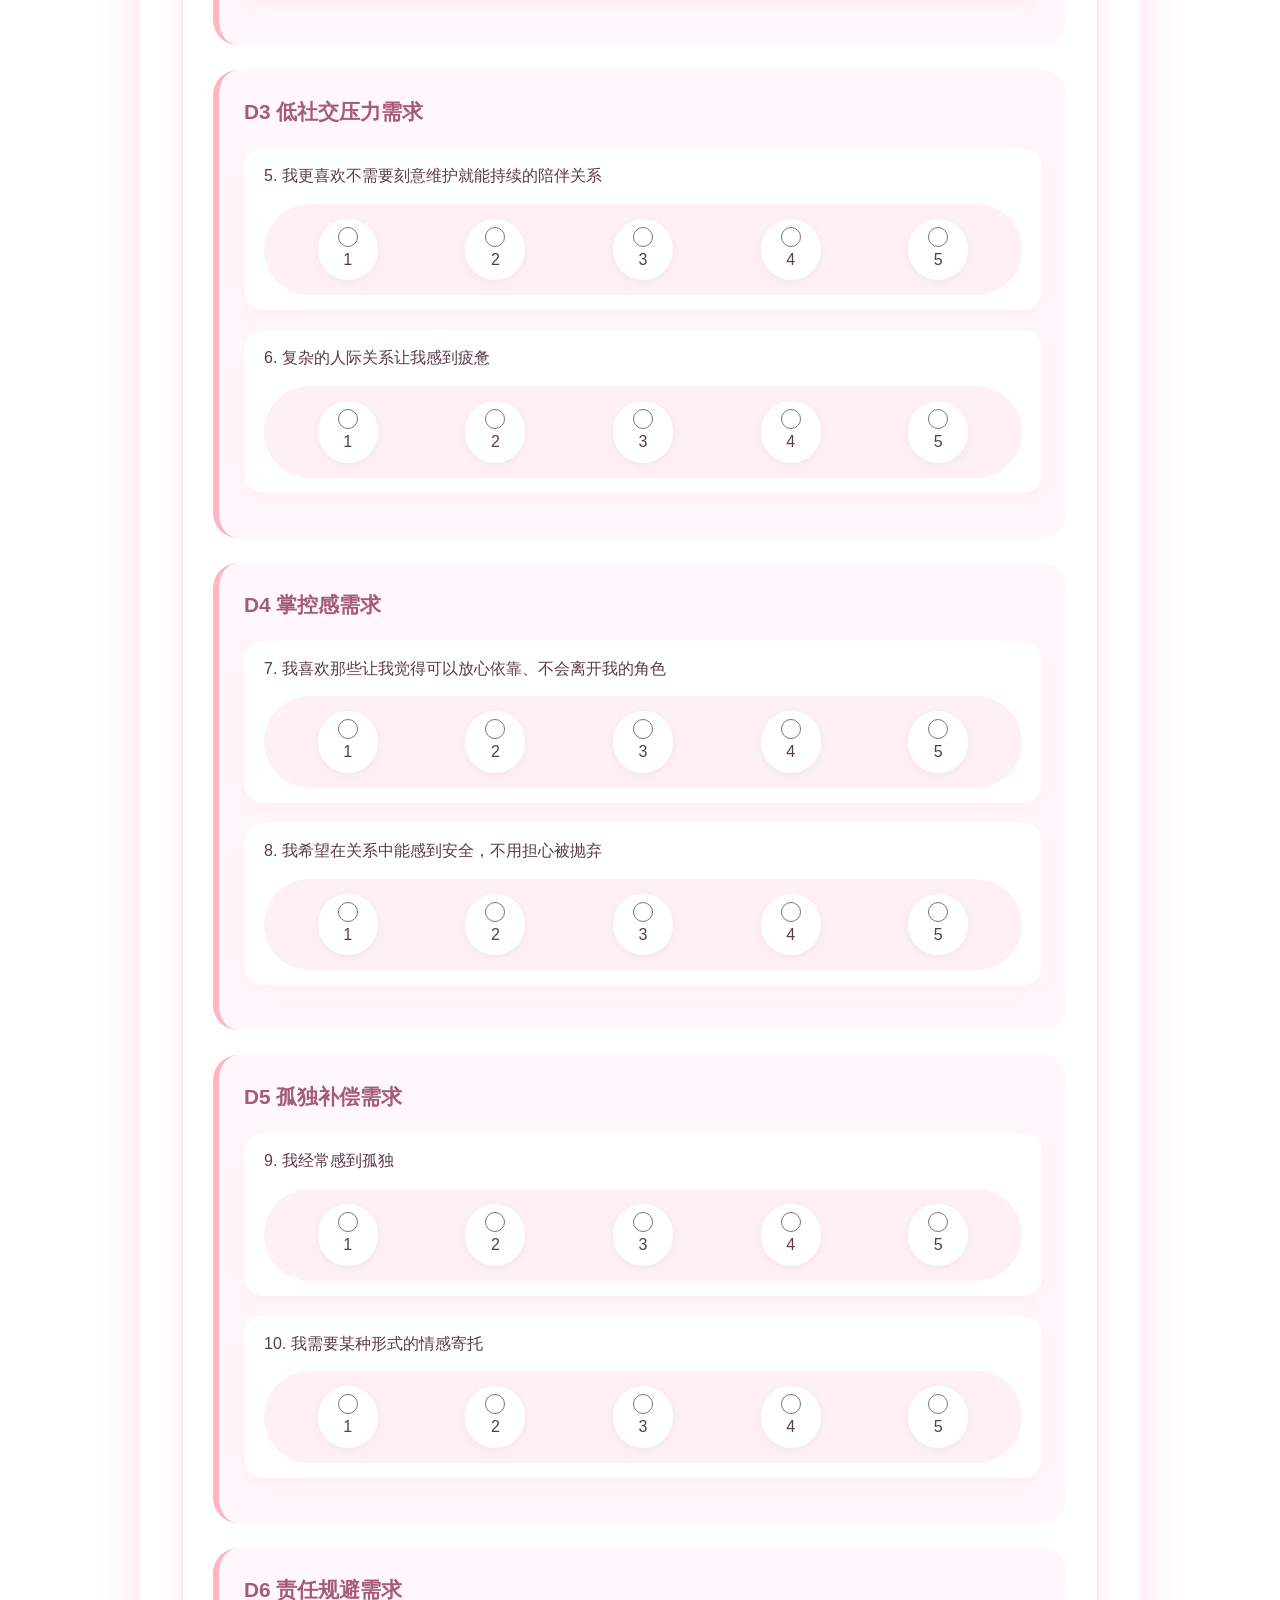
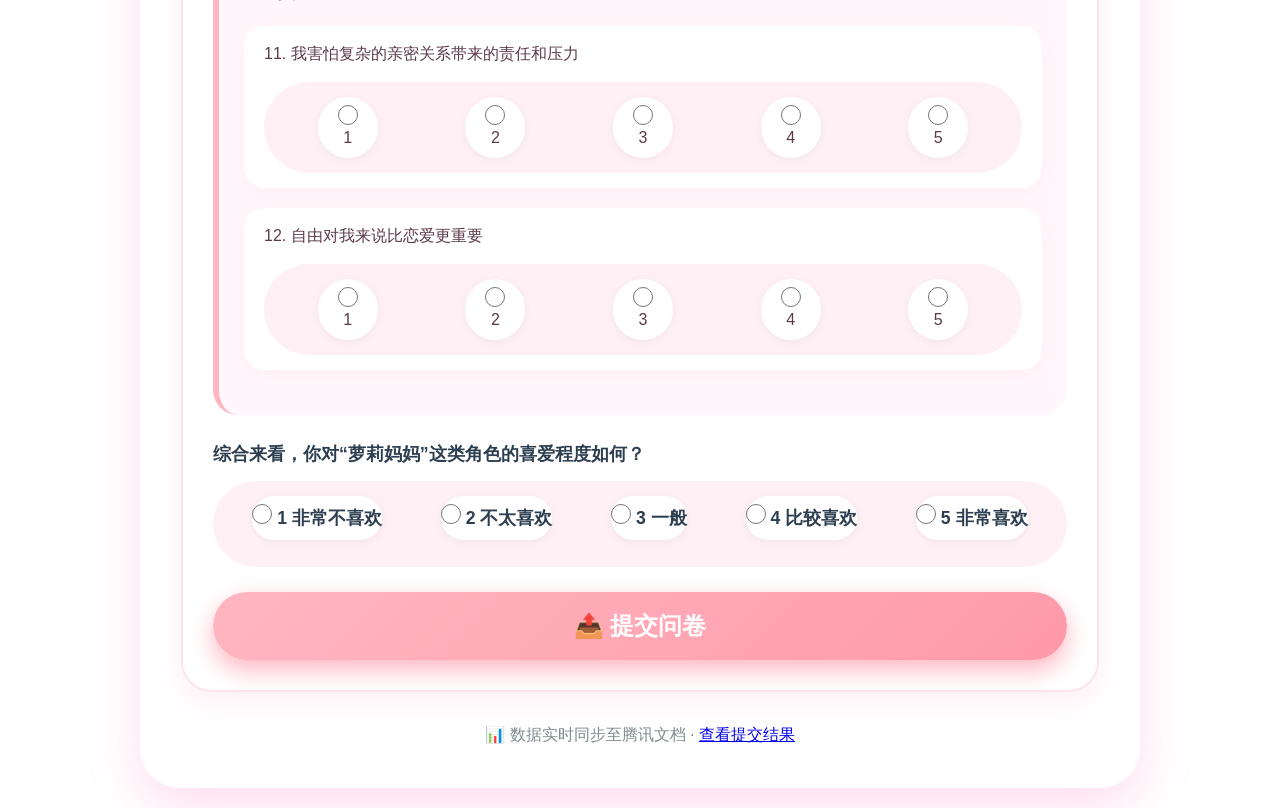
==== commit ecb7611a: "restore original tencent docs version" ====
--- a/index.html
+++ b/index.html
@@ -2,7 +2,7 @@
 <html lang="zh-CN">
 <head>
     <meta charset="UTF-8">
-    <meta name="viewport" content="width=device-width, initial-scale=1.0, maximum-scale=1.0, user-scalable=yes">
+    <meta name="viewport" content="width=device-width, initial-scale=1.0">
     <title>二次元审美调查 · 问卷</title>
     <link rel="stylesheet" href="style.css">
 </head>
@@ -17,19 +17,12 @@
             <!-- 基本信息 -->
             <fieldset>
                 <legend>📋 基本信息</legend>
-                
                 <div class="form-group">
                     <label>您的性别：</label>
                     <div class="radio-group">
-                        <label class="radio-label">
-                            <input type="radio" name="gender" value="male" required> 男
-                        </label>
-                        <label class="radio-label">
-                            <input type="radio" name="gender" value="female" required> 女
-                        </label>
-                        <label class="radio-label">
-                            <input type="radio" name="gender" value="other" required> 其他
-                        </label>
+                        <label><input type="radio" name="gender" value="male" required> 男</label>
+                        <label><input type="radio" name="gender" value="female" required> 女</label>
+                        <label><input type="radio" name="gender" value="other" required> 其他</label>
                     </div>
                 </div>
 
@@ -46,14 +39,14 @@
                 </div>
             </fieldset>
 
-            <!-- D1 母性关怀 -->
+            <!-- 量表题 -->
             <fieldset>
                 <legend>📊 心理需求测评</legend>
                 <p class="scale-desc">1=完全不同意，2=不太同意，3=一般，4=比较同意，5=完全同意</p>
-                
+
+                <!-- D1 母性关怀 -->
                 <div class="dimension">
                     <h3>D1 母性关怀需求</h3>
-                    
                     <div class="question">
                         <p>1. 当我遇到挫折时，我渴望有人能无条件地接纳和安慰我</p>
                         <div class="scale">
@@ -64,7 +57,6 @@
                             <label><input type="radio" name="q1" value="5"> 5</label>
                         </div>
                     </div>
-                    
                     <div class="question">
                         <p>2. 我希望有人能无条件地包容我的一切</p>
                         <div class="scale">
@@ -80,7 +72,6 @@
                 <!-- D2 幼态审美 -->
                 <div class="dimension">
                     <h3>D2 幼态审美偏好</h3>
-                    
                     <div class="question">
                         <p>3. 我觉得外表可爱、看起来年龄小的角色更容易让我产生好感</p>
                         <div class="scale">
@@ -91,7 +82,6 @@
                             <label><input type="radio" name="q3" value="5"> 5</label>
                         </div>
                     </div>
-                    
                     <div class="question">
                         <p>4. 我觉得“萌”是一种很有吸引力的特质</p>
                         <div class="scale">
@@ -107,7 +97,6 @@
                 <!-- D3 低社交压力 -->
                 <div class="dimension">
                     <h3>D3 低社交压力需求</h3>
-                    
                     <div class="question">
                         <p>5. 我更喜欢不需要刻意维护就能持续的陪伴关系</p>
                         <div class="scale">
@@ -118,7 +107,6 @@
                             <label><input type="radio" name="q5" value="5"> 5</label>
                         </div>
                     </div>
-                    
                     <div class="question">
                         <p>6. 复杂的人际关系让我感到疲惫</p>
                         <div class="scale">
@@ -134,7 +122,6 @@
                 <!-- D4 掌控感 -->
                 <div class="dimension">
                     <h3>D4 掌控感需求</h3>
-                    
                     <div class="question">
                         <p>7. 我喜欢那些让我觉得可以放心依靠、不会离开我的角色</p>
                         <div class="scale">
@@ -145,7 +132,6 @@
                             <label><input type="radio" name="q7" value="5"> 5</label>
                         </div>
                     </div>
-                    
                     <div class="question">
                         <p>8. 我希望在关系中能感到安全，不用担心被抛弃</p>
                         <div class="scale">
@@ -161,7 +147,6 @@
                 <!-- D5 孤独补偿 -->
                 <div class="dimension">
                     <h3>D5 孤独补偿需求</h3>
-                    
                     <div class="question">
                         <p>9. 我经常感到孤独</p>
                         <div class="scale">
@@ -172,7 +157,6 @@
                             <label><input type="radio" name="q9" value="5"> 5</label>
                         </div>
                     </div>
-                    
                     <div class="question">
                         <p>10. 我需要某种形式的情感寄托</p>
                         <div class="scale">
@@ -188,7 +172,6 @@
                 <!-- D6 责任规避 -->
                 <div class="dimension">
                     <h3>D6 责任规避需求</h3>
-                    
                     <div class="question">
                         <p>11. 我害怕复杂的亲密关系带来的责任和压力</p>
                         <div class="scale">
@@ -199,7 +182,6 @@
                             <label><input type="radio" name="q11" value="5"> 5</label>
                         </div>
                     </div>
-                    
                     <div class="question">
                         <p>12. 自由对我来说比恋爱更重要</p>
                         <div class="scale">
--- a/style.css
+++ b/style.css
@@ -10,7 +10,6 @@
     min-height: 100vh;
     padding: 20px;
     line-height: 1.6;
-    /* 背景图设置 — 把你下载的图片改名为 bg.jpg 放images文件夹 */
     background-image: url('images/bg.jpg');
     background-size: cover;
     background-position: center;
@@ -18,7 +17,6 @@
     position: relative;
 }
 
-/* 半透明遮罩层，让文字更清晰 */
 body::before {
     content: '';
     position: fixed;
@@ -26,7 +24,7 @@
     left: 0;
     right: 0;
     bottom: 0;
-    background: rgba(255, 240, 245, 0.6); /* 柔粉色半透明 */
+    background: rgba(255, 240, 245, 0.6);
     z-index: -1;
 }
 
@@ -34,14 +32,13 @@
     max-width: 1000px;
     margin: 0 auto;
     background: rgba(255, 255, 255, 0.85);
-    backdrop-filter: blur(10px); /* 毛玻璃效果 */
+    backdrop-filter: blur(10px);
     border-radius: 40px;
     box-shadow: 0 20px 50px rgba(255, 150, 200, 0.3);
     padding: 40px;
     border: 1px solid rgba(255, 255, 255, 0.5);
 }
 
-/* ===== 标题动画 ===== */
 @keyframes titleGlow {
     0% { background-position: 0% 50%; }
     50% { background-position: 100% 50%; }
@@ -64,7 +61,6 @@
     font-size: 1.1em;
 }
 
-/* ===== 卡片区域 ===== */
 fieldset {
     border: 2px solid rgba(255, 200, 220, 0.5);
     border-radius: 30px;
@@ -93,7 +89,6 @@
     box-shadow: 0 5px 15px rgba(255, 150, 200, 0.4);
 }
 
-/* ===== 维度卡片 ===== */
 .dimension {
     background: rgba(255, 245, 250, 0.8);
     padding: 25px;
@@ -116,7 +111,6 @@
     align-items: center;
 }
 
-/* ===== 题目卡片 ===== */
 .question {
     margin-bottom: 20px;
     padding: 15px 20px;
@@ -137,7 +131,6 @@
     margin-bottom: 15px;
 }
 
-/* ===== 选项按钮美化（电脑版）- 保持横排 ===== */
 .scale {
     display: flex;
     gap: 10px;
@@ -159,6 +152,7 @@
     background: white;
     box-shadow: 0 2px 8px rgba(0,0,0,0.05);
     transition: all 0.2s;
+    color: #5a3a4a;
 }
 
 .scale label:hover {
@@ -173,7 +167,58 @@
     accent-color: #ff99aa;
 }
 
-/* ===== 提交按钮 ===== */
+.scale-desc {
+    text-align: center;
+    color: #7f8c8d;
+    margin-bottom: 25px;
+    background: #fff0f5;
+    padding: 15px;
+    border-radius: 12px;
+}
+
+.form-group {
+    margin-bottom: 25px;
+}
+
+.form-group label {
+    display: block;
+    margin-bottom: 12px;
+    font-weight: 600;
+    color: #2c3e50;
+    font-size: 1.1em;
+}
+
+.radio-group {
+    display: flex;
+    gap: 30px;
+    flex-wrap: wrap;
+}
+
+.radio-group label {
+    display: flex;
+    align-items: center;
+    gap: 8px;
+    font-weight: normal;
+    cursor: pointer;
+    color: #5a3a4a;
+}
+
+select {
+    width: 100%;
+    padding: 12px 20px;
+    border: 2px solid #e0e0e0;
+    border-radius: 12px;
+    font-size: 1em;
+    background: white;
+    cursor: pointer;
+    transition: border 0.2s;
+}
+
+select:focus {
+    border-color: #ffb6c1;
+    outline: none;
+}
+
 .submit-btn {
     width: 100%;
     padding: 18px;
@@ -195,156 +240,4 @@
 
 .submit-btn:active {
     transform: scale(0.95);
-}
-
-/* ===== 结果页卡片 ===== */
-.stats-container {
-    background: white;
-    border-radius: 15px;
-    padding: 25px;
-    margin-bottom: 30px;
-    box-shadow: 0 5px 15px rgba(0,0,0,0.05);
-}
-
-.sample-info {
-    display: flex;
-    gap: 20px;
-    flex-wrap: wrap;
-    margin-bottom: 30px;
-    padding: 20px;
-    background: #f8f9fa;
-    border-radius: 12px;
-}
-
-.info-card {
-    flex: 1;
-    min-width: 150px;
-    text-align: center;
-    padding: 15px;
-    background: white;
-    border-radius: 10px;
-    box-shadow: 0 2px 5px rgba(0,0,0,0.05);
-}
-
-.info-card .number {
-    font-size: 2.5em;
-    font-weight: bold;
-    color: #3498db;
-    line-height: 1.2;
-}
-
-/* ===== 加载动画 ===== */
-.loading-spinner {
-    border: 6px solid #ffe4ec;
-    border-top: 6px solid #ff99aa;
-    border-radius: 50%;
-    width: 60px;
-    height: 60px;
-    animation: spin 1s linear infinite;
-}
-
-@keyframes spin {
-    0% { transform: rotate(0deg); }
-    100% { transform: rotate(360deg); }
-}
-
-/* ===== 🌟 手机端专用适配（不影响电脑版） ===== */
-@media screen and (max-width: 768px) {
-    .container {
-        padding: 15px;
-        max-width: 100%;
-    }
-    
-    h1 {
-        font-size: 1.8em;
-    }
-    
-    .description {
-        font-size: 0.95em;
-    }
-    
-    fieldset {
-        padding: 15px;
-    }
-    
-    legend {
-        font-size: 1em;
-        padding: 8px 20px;
-    }
-    
-    .dimension {
-        padding: 15px;
-    }
-    
-    .dimension h3 {
-        font-size: 1.1em;
-        margin-bottom: 15px;
-    }
-    
-    .question {
-        padding: 12px;
-    }
-    
-    .question p {
-        font-size: 0.95em;
-    }
-    
-    /* 手机版选项改为网格布局，便于触摸 */
-    .scale {
-        display: grid;
-        grid-template-columns: repeat(3, 1fr);
-        gap: 8px;
-        padding: 10px;
-        background: #fff0f5;
-        border-radius: 20px;
-    }
-    
-    .scale label {
-        min-width: auto;
-        padding: 10px 0;
-        font-size: 0.9em;
-    }
-    
-    /* 基本信息选项改为竖排 */
-    .radio-group {
-        flex-direction: column;
-        gap: 10px;
-    }
-    
-    .radio-group label {
-        font-size: 1em;
-        padding: 5px 0;
-    }
-    
-    select {
-        width: 100%;
-        padding: 12px;
-        font-size: 1em;
-    }
-    
-    .submit-btn {
-        padding: 15px;
-        font-size: 1.2em;
-    }
-    
-    /* 结果页调整 */
-    .info-card {
-        min-width: 100%;
-    }
-}
-
-/* 超小屏幕手机 */
-@media screen and (max-width: 480px) {
-    .scale {
-        grid-template-columns: repeat(2, 1fr);
-    }
-    
-    h1 {
-        font-size: 1.5em;
-    }
-    
-    .submit-btn {
-        font-size: 1.1em;
-        padding: 12px;
-    }
 }
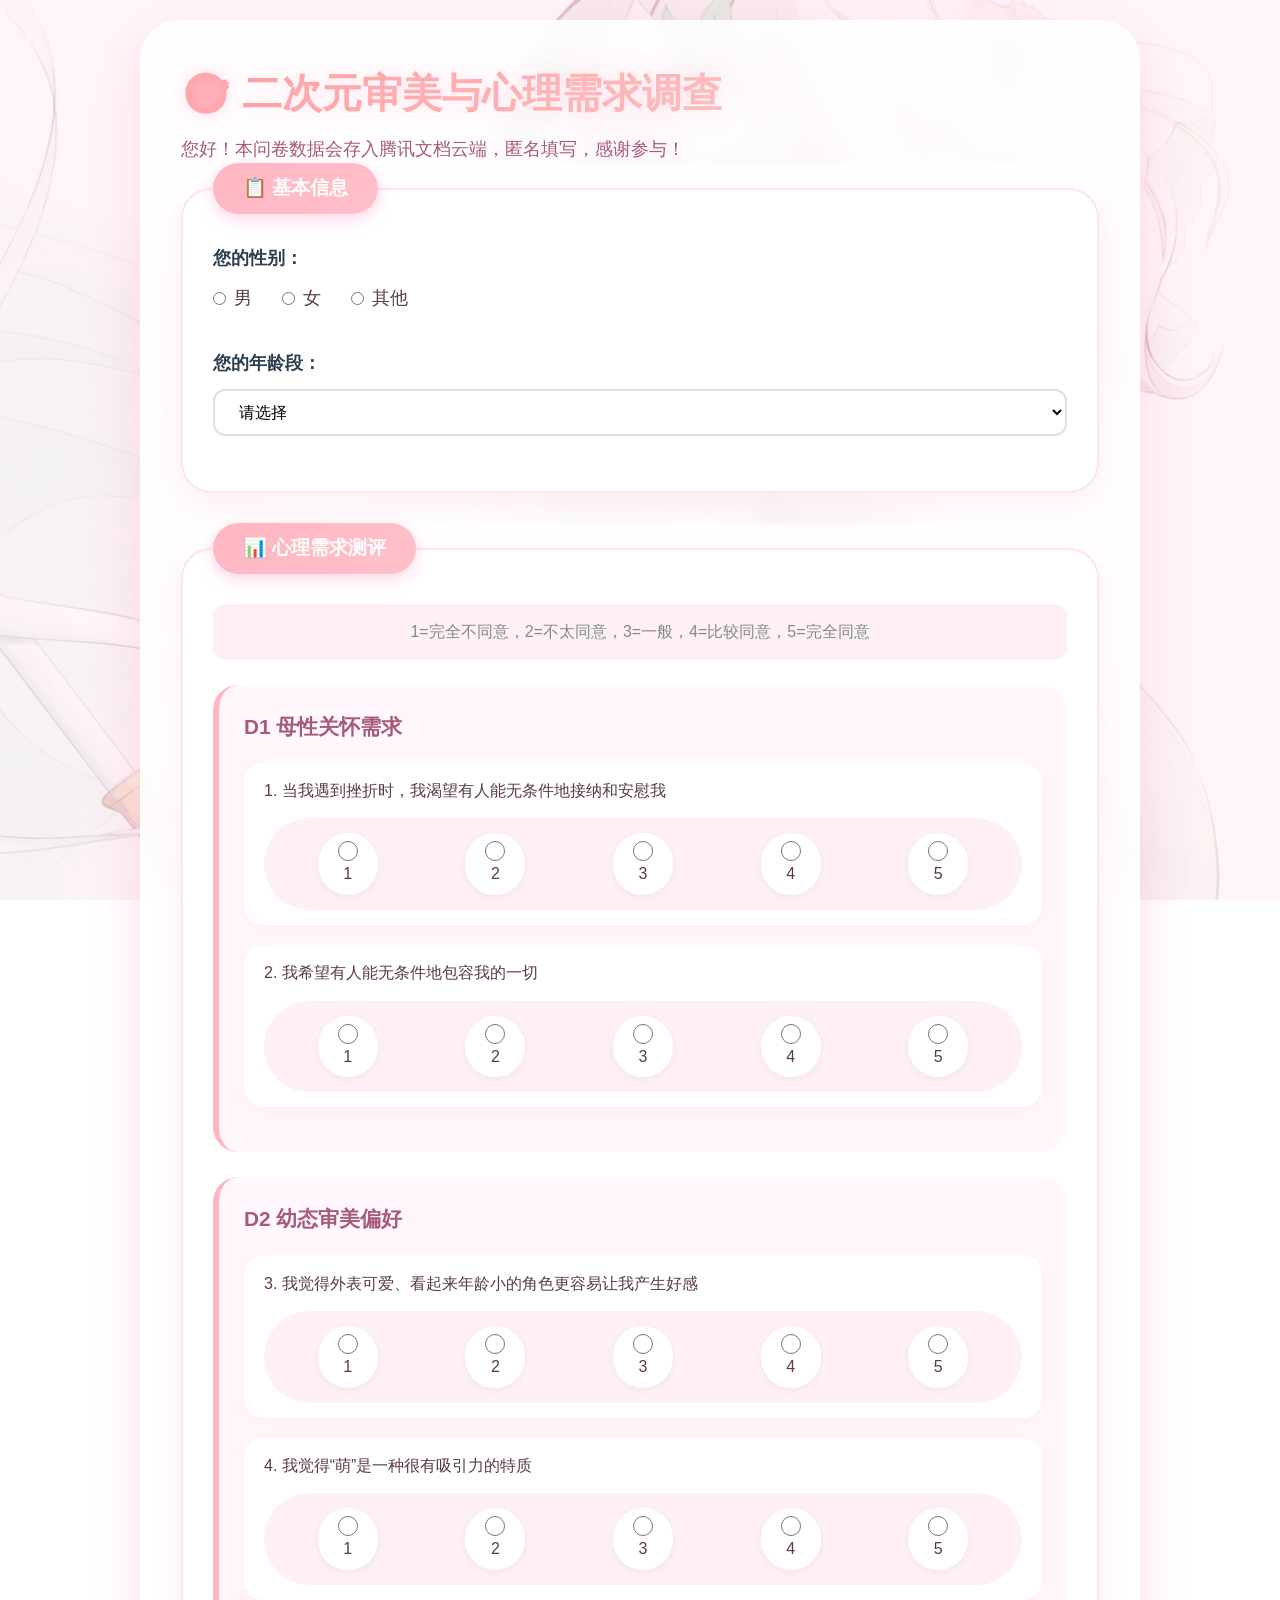
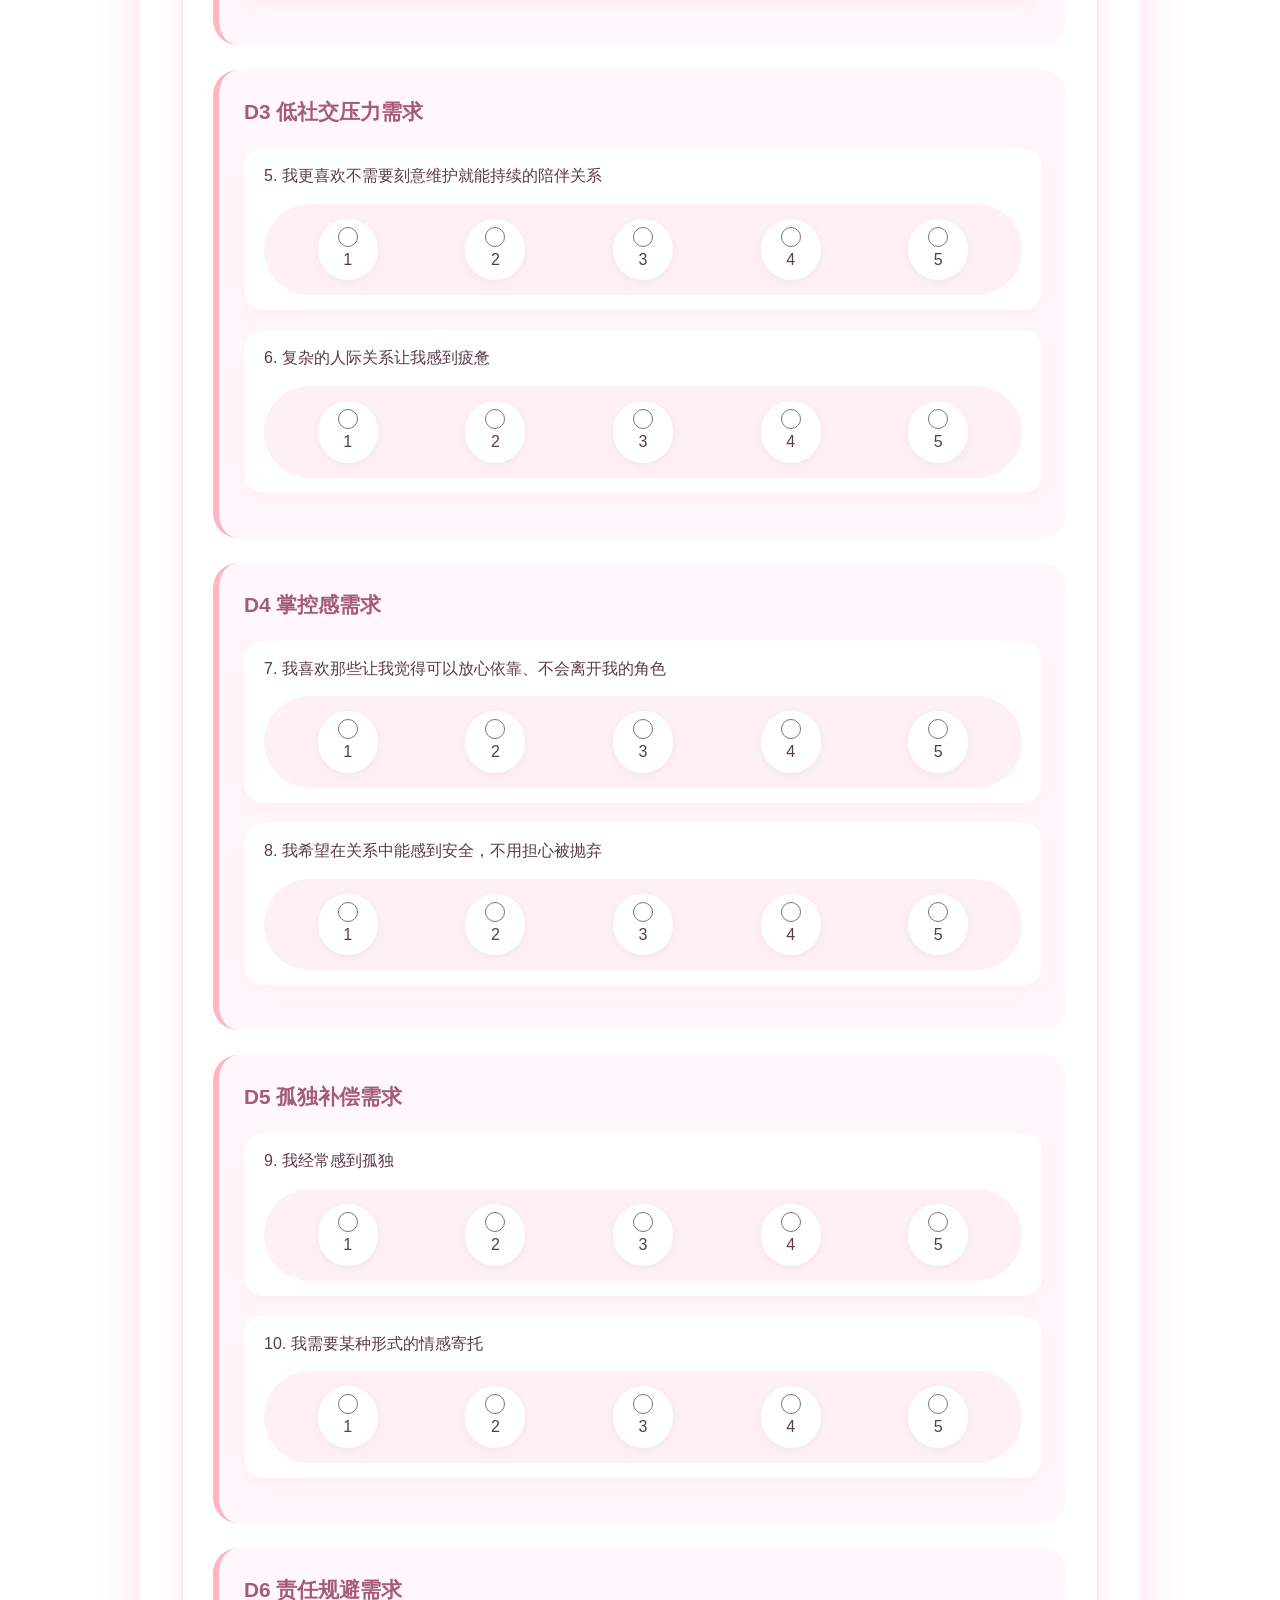
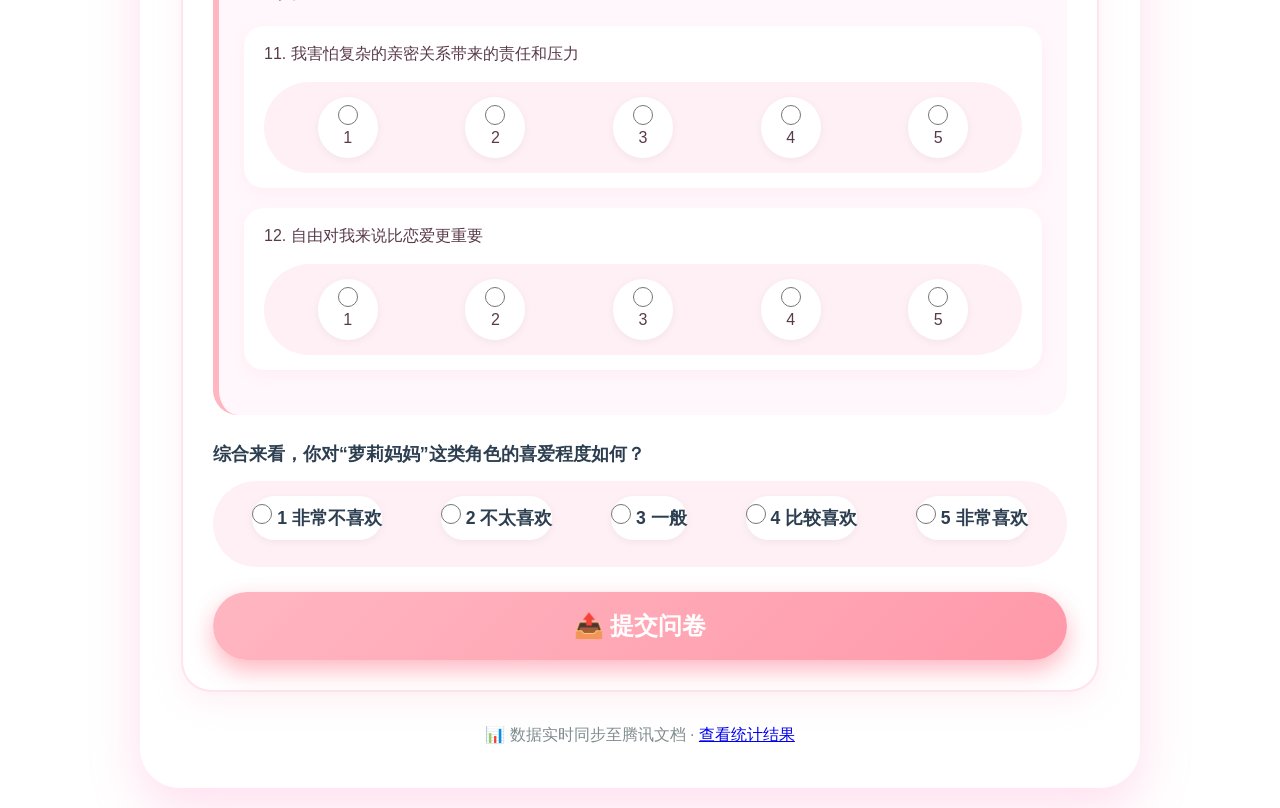
==== commit f986d44f: "Add files via upload" ====
--- a/index.html
+++ b/index.html
@@ -211,7 +211,7 @@
         </form>
 
         <div style="text-align: center; margin-top: 20px; color: #7f8c8d;">
-            📊 数据实时同步至腾讯文档 · <a href="result.html" target="_blank">查看提交结果</a>
+            📊 数据实时同步至腾讯文档 · <a href="result.html" target="_blank">查看统计结果</a>
         </div>
     </div>
 
